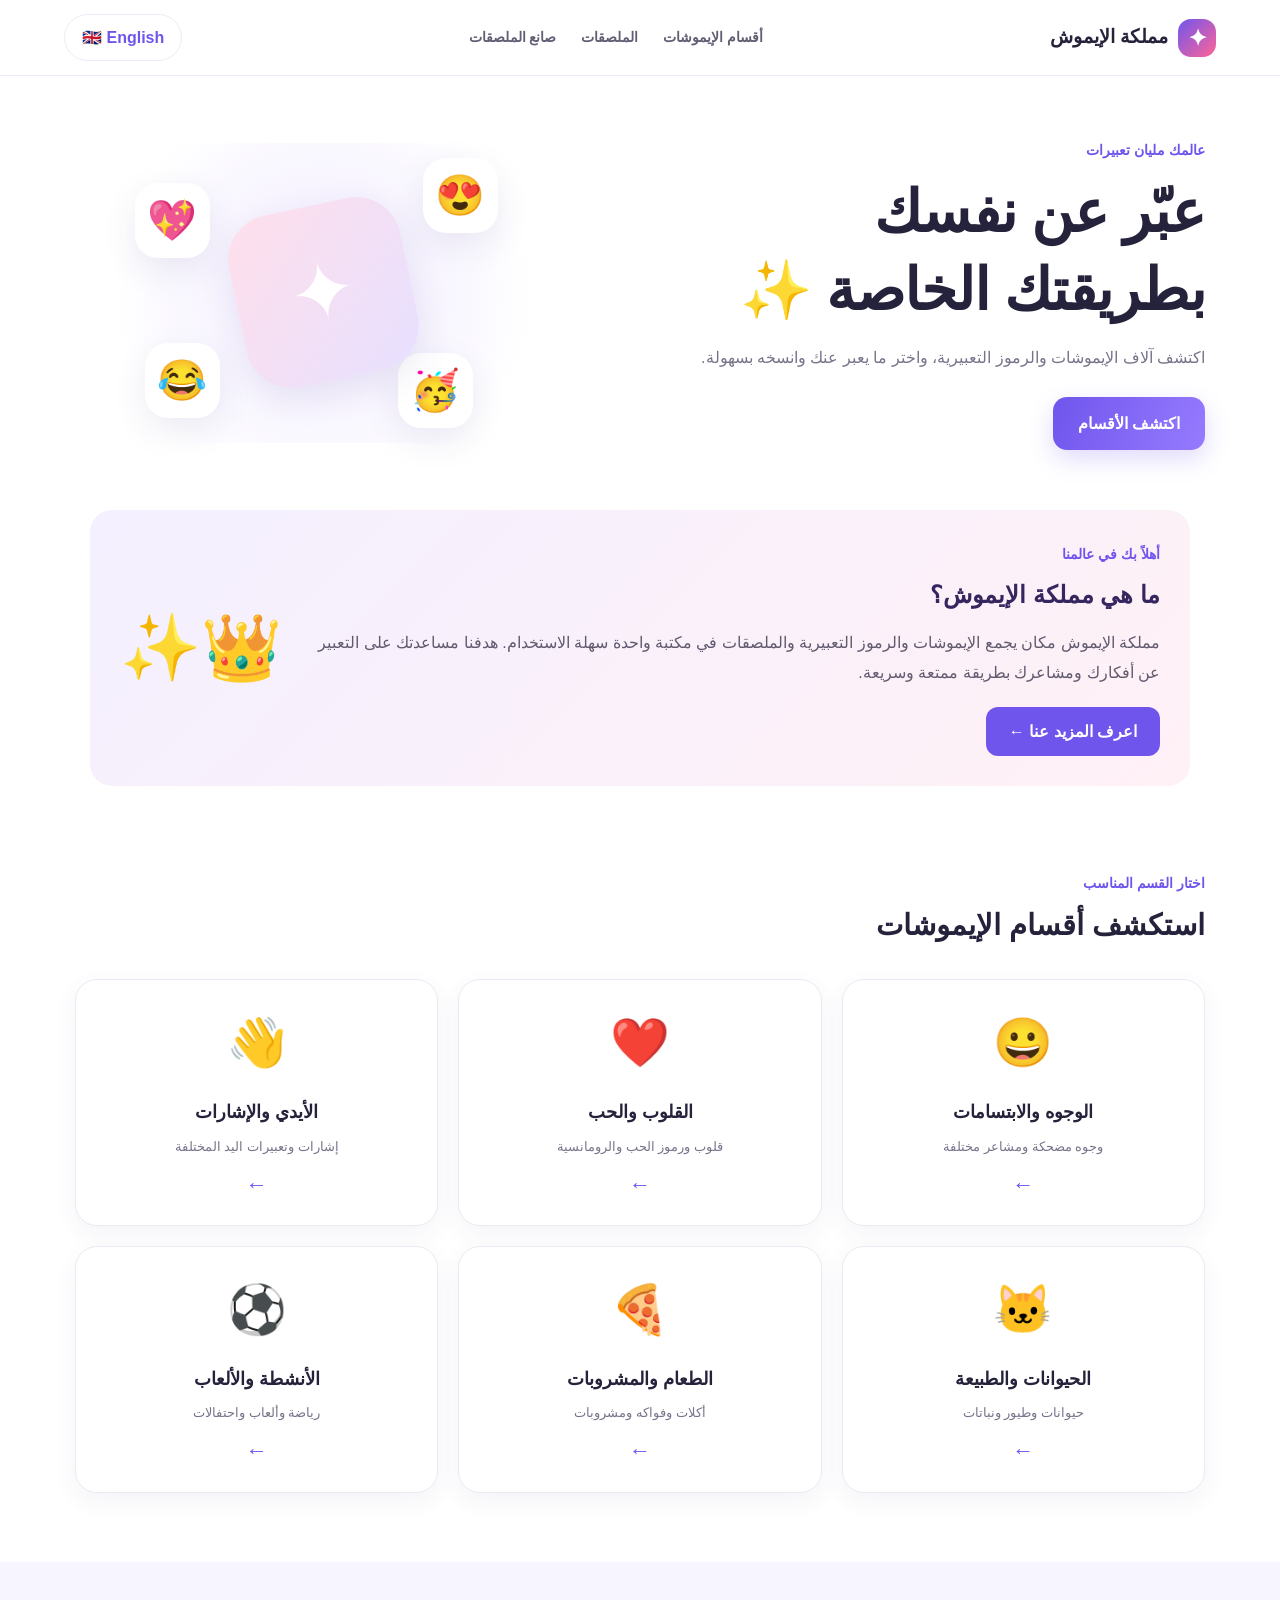
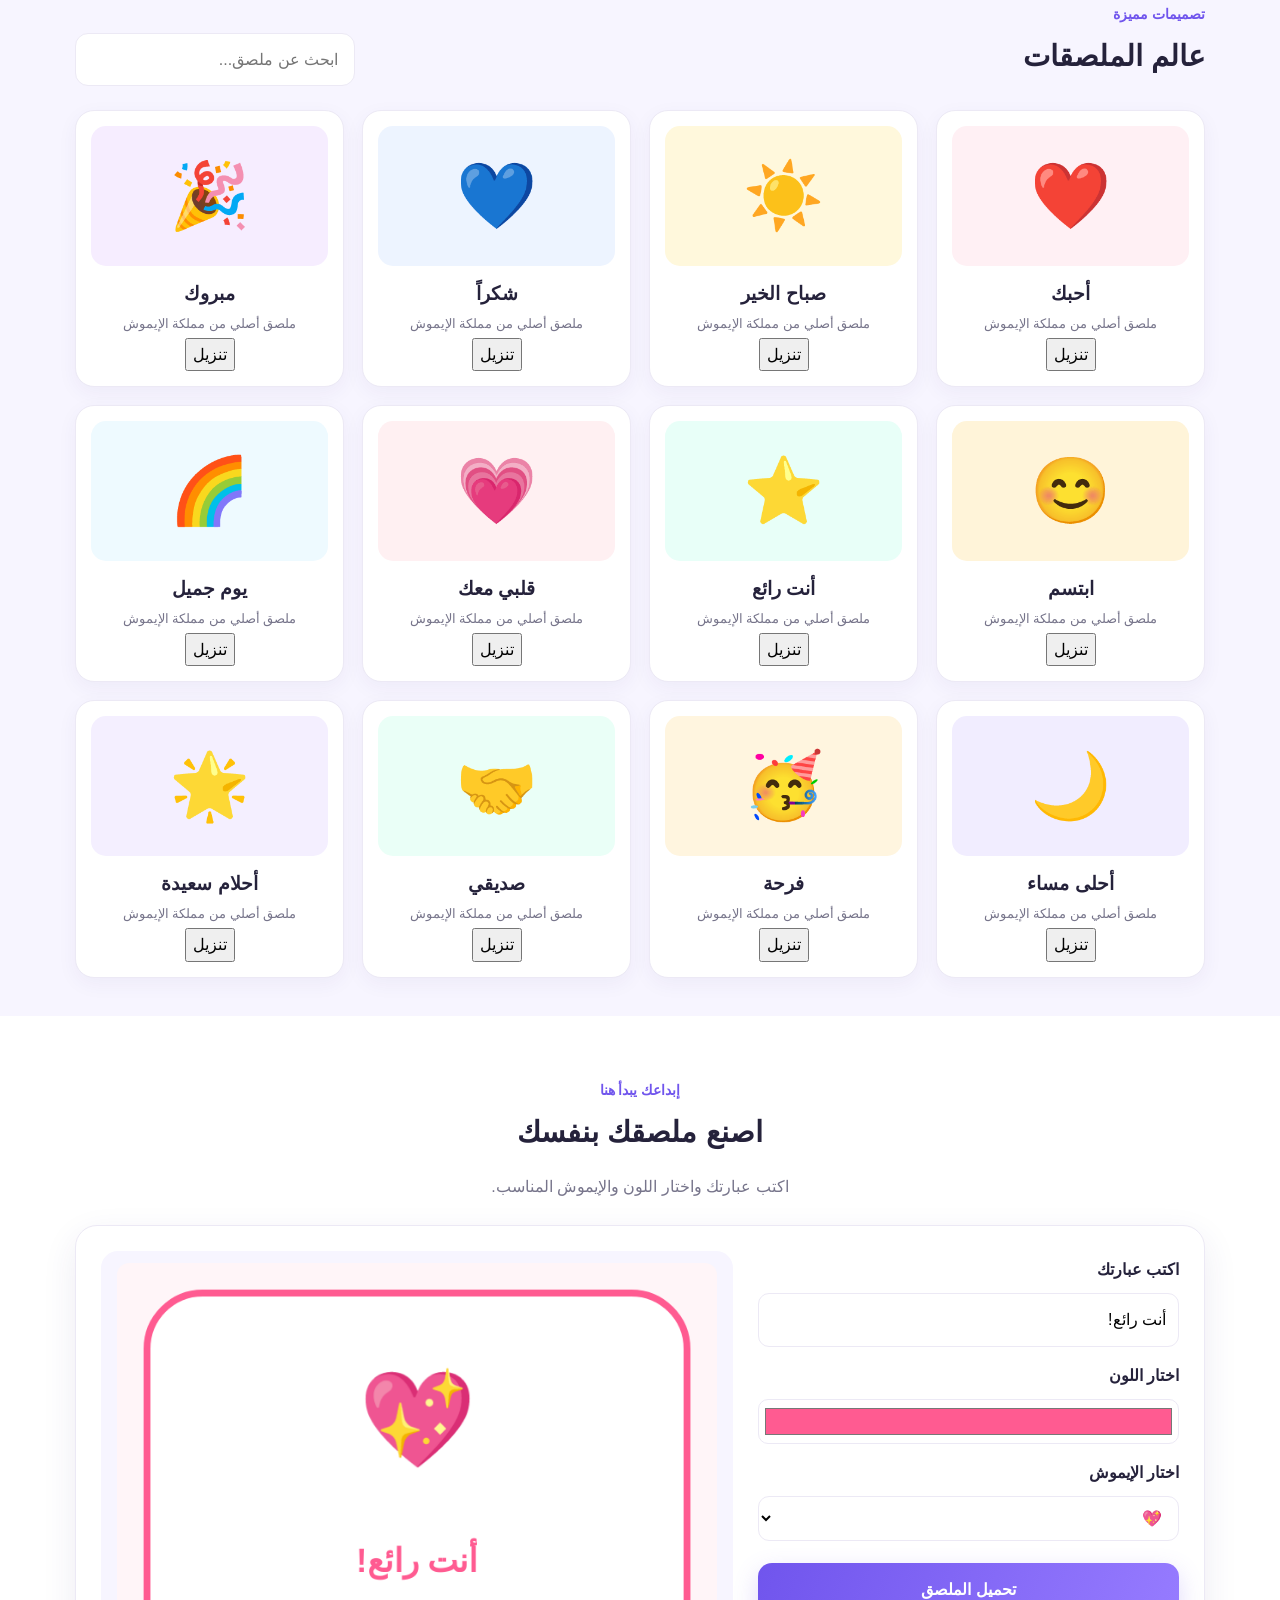
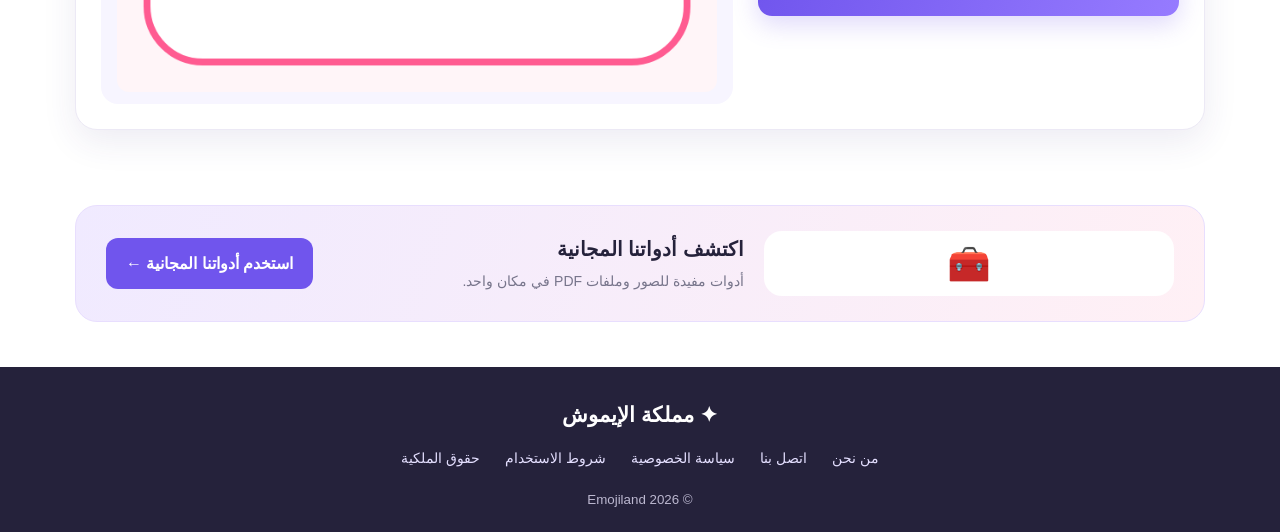
==== index.html @ 87db2301 "Add files via upload" ====
<!DOCTYPE html>
<html lang="ar" dir="rtl">
<head>
  <meta charset="UTF-8">
  <meta name="viewport" content="width=device-width, initial-scale=1.0">
  <title>مملكة الإيموش | Emojiland</title>
  <meta name="description" content="اكتشف مكتبة الإيموشات والرموز التعبيرية والملصقات المجانية في مملكة الإيموش.">
  <meta name="theme-color" content="#7055ed">
  <link rel="stylesheet" href="style.css">

  <style>
    .home-about {
      max-width: 1100px;
      margin: 15px auto 45px;
      padding: 30px;
      border-radius: 22px;
      background: linear-gradient(135deg, #f4f0ff, #fff1f6);
      display: flex;
      align-items: center;
      justify-content: space-between;
      gap: 25px;
    }

    .home-about-content {
      flex: 1;
    }

    .home-about h2 {
      margin: 8px 0 12px;
      color: #35265f;
    }

    .home-about p {
      line-height: 1.9;
      color: #625b70;
      margin: 0 0 18px;
    }

    .home-about-icon {
      font-size: 65px;
      min-width: 100px;
      text-align: center;
    }

    .home-about-link {
      display: inline-block;
      background: #7055ed;
      color: white;
      text-decoration: none;
      padding: 11px 23px;
      border-radius: 12px;
      font-weight: bold;
      transition: .2s;
    }

    .home-about-link:hover {
      background: #5940cf;
      transform: translateY(-2px);
    }

    .tools-banner {
      position: relative;
      z-index: 2;
      display: flex;
      align-items: center;
      gap: 20px;
      flex-wrap: wrap;
    }

    .tools-banner > div {
      flex: 1;
    }

    .tools-banner > a {
      position: relative;
      z-index: 5;
      pointer-events: auto;
      display: inline-block;
      text-decoration: none;
      cursor: pointer;
    }

    @media (max-width: 650px) {
      .home-about {
        margin: 15px 12px 35px;
        padding: 22px 18px;
        flex-direction: column;
        text-align: center;
      }

      .home-about-icon {
        font-size: 48px;
      }

      .tools-banner {
        margin: 15px 12px;
        text-align: center;
        justify-content: center;
      }

      .tools-banner > div {
        flex-basis: 100%;
      }
    }
  </style>

  <script async src="https://www.googletagmanager.com/gtag/js?id=G-NZ00TSPTWC"></script>
  <script>
    window.dataLayer = window.dataLayer || [];
    function gtag(){dataLayer.push(arguments);}
    gtag('js', new Date());
    gtag('config', 'G-NZ00TSPTWC');
  </script>
</head>

<body>

<header class="header">
  <a href="index.html" class="logo">
    <span class="logo-icon">✦</span>
    <span data-ar="مملكة الإيموش" data-en="Emojiland">مملكة الإيموش</span>
  </a>

  <nav class="navigation">
    <a href="#emojis" data-ar="أقسام الإيموشات" data-en="Emoji Categories">أقسام الإيموشات</a>
    <a href="#stickers" data-ar="الملصقات" data-en="Stickers">الملصقات</a>
    <a href="#maker" data-ar="صانع الملصقات" data-en="Sticker Maker">صانع الملصقات</a>
  </nav>

  <button id="languageButton" class="language-button">English</button>
</header>

<main>

  <section class="hero">
    <div class="hero-content">
      <span class="small-title" data-ar="عالمك مليان تعبيرات" data-en="A world full of expressions">عالمك مليان تعبيرات</span>

      <h1 data-ar="عبّر عن نفسك<br>بطريقتك الخاصة ✨" data-en="Express yourself<br>your own way ✨">
        عبّر عن نفسك<br>بطريقتك الخاصة ✨
      </h1>

      <p data-ar="اكتشف آلاف الإيموشات والرموز التعبيرية، واختر ما يعبر عنك وانسخه بسهولة." data-en="Discover emojis and symbols, choose the ones that express you and copy them easily.">
        اكتشف آلاف الإيموشات والرموز التعبيرية، واختر ما يعبر عنك وانسخه بسهولة.
      </p>

      <a href="#emojis" class="main-button" data-ar="اكتشف الأقسام" data-en="Explore Categories">اكتشف الأقسام</a>
    </div>

    <div class="hero-art">
      <div class="floating-emoji emoji-one">😍</div>
      <div class="floating-emoji emoji-two">🥳</div>
      <div class="floating-emoji emoji-three">💖</div>
      <div class="floating-emoji emoji-four">😂</div>
      <div class="art-center">✦</div>
    </div>
  </section>

  <!-- نبذة عن الموقع -->
  <section class="home-about">
    <div class="home-about-content">
      <span class="small-title" data-ar="أهلاً بك في عالمنا" data-en="Welcome to our world">أهلاً بك في عالمنا</span>

      <h2 data-ar="ما هي مملكة الإيموش؟" data-en="What is Emojiland?">ما هي مملكة الإيموش؟</h2>

      <p
        data-ar="مملكة الإيموش مكان يجمع الإيموشات والرموز التعبيرية والملصقات في مكتبة واحدة سهلة الاستخدام. هدفنا مساعدتك على التعبير عن أفكارك ومشاعرك بطريقة ممتعة وسريعة."
        data-en="Emojiland brings emojis, symbols and stickers together in one easy-to-use library. Our goal is to help you express your thoughts and feelings in a fun and simple way.">
        مملكة الإيموش مكان يجمع الإيموشات والرموز التعبيرية والملصقات في مكتبة واحدة سهلة الاستخدام. هدفنا مساعدتك على التعبير عن أفكارك ومشاعرك بطريقة ممتعة وسريعة.
      </p>

      <a href="about.html" class="home-about-link"
         data-ar="اعرف المزيد عنا ←"
         data-en="Learn more about us →">اعرف المزيد عنا ←</a>
    </div>

    <div class="home-about-icon">👑✨</div>
  </section>

  <section class="content-section" id="emojis">
    <div class="section-heading">
      <div>
        <span class="small-title" data-ar="اختار القسم المناسب" data-en="Choose a category">اختار القسم المناسب</span>
        <h2 data-ar="استكشف أقسام الإيموشات" data-en="Explore Emoji Categories">استكشف أقسام الإيموشات</h2>
      </div>
    </div>

    <div class="emoji-categories">

      <a class="category-card" href="emojis-smileys.html">
        <span class="category-icon">😀</span>
        <h3 data-ar="الوجوه والابتسامات" data-en="Smileys & Faces">الوجوه والابتسامات</h3>
        <p data-ar="وجوه مضحكة ومشاعر مختلفة" data-en="Funny faces and different emotions">وجوه مضحكة ومشاعر مختلفة</p>
        <span class="category-arrow">←</span>
      </a>

      <a class="category-card" href="emojis-love.html">
        <span class="category-icon">❤️</span>
        <h3 data-ar="القلوب والحب" data-en="Hearts & Love">القلوب والحب</h3>
        <p data-ar="قلوب ورموز الحب والرومانسية" data-en="Hearts and romantic symbols">قلوب ورموز الحب والرومانسية</p>
        <span class="category-arrow">←</span>
      </a>

      <a class="category-card" href="emojis-hands.html">
        <span class="category-icon">👋</span>
        <h3 data-ar="الأيدي والإشارات" data-en="Hands & Gestures">الأيدي والإشارات</h3>
        <p data-ar="إشارات وتعبيرات اليد المختلفة" data-en="Hand signs and gestures">إشارات وتعبيرات اليد المختلفة</p>
        <span class="category-arrow">←</span>
      </a>

      <a class="category-card" href="emojis-animals.html">
        <span class="category-icon">🐱</span>
        <h3 data-ar="الحيوانات والطبيعة" data-en="Animals & Nature">الحيوانات والطبيعة</h3>
        <p data-ar="حيوانات وطيور ونباتات" data-en="Animals, birds and plants">حيوانات وطيور ونباتات</p>
        <span class="category-arrow">←</span>
      </a>

      <a class="category-card" href="emojis-food.html">
        <span class="category-icon">🍕</span>
        <h3 data-ar="الطعام والمشروبات" data-en="Food & Drinks">الطعام والمشروبات</h3>
        <p data-ar="أكلات وفواكه ومشروبات" data-en="Meals, fruits and drinks">أكلات وفواكه ومشروبات</p>
        <span class="category-arrow">←</span>
      </a>

      <a class="category-card" href="emojis-activities.html">
        <span class="category-icon">⚽</span>
        <h3 data-ar="الأنشطة والألعاب" data-en="Activities & Games">الأنشطة والألعاب</h3>
        <p data-ar="رياضة وألعاب واحتفالات" data-en="Sports, games and celebrations">رياضة وألعاب واحتفالات</p>
        <span class="category-arrow">←</span>
      </a>

    </div>

    <div id="emojiGrid" hidden></div>
    <p id="copyMessage" class="message" aria-live="polite"></p>
  </section>

  <section class="content-section stickers-section" id="stickers">
    <div class="section-heading">
      <div>
        <span class="small-title" data-ar="تصميمات مميزة" data-en="Special designs">تصميمات مميزة</span>
        <h2 data-ar="عالم الملصقات" data-en="Sticker World">عالم الملصقات</h2>
      </div>

      <input id="stickerSearch" type="search" placeholder="ابحث عن ملصق..." aria-label="Search stickers">
    </div>

    <div id="stickerGrid" class="sticker-grid">

      <article class="sticker-card">
        <div class="sticker-art pink">💖</div>
        <h3 data-ar="حب كبير" data-en="Big Love">حب كبير</h3>
        <p data-ar="ملصق للتعبير عن الحب" data-en="A sticker to share love">ملصق للتعبير عن الحب</p>
      </article>

      <article class="sticker-card">
        <div class="sticker-art purple">✨</div>
        <h3 data-ar="طاقة إيجابية" data-en="Good Vibes">طاقة إيجابية</h3>
        <p data-ar="انشر الطاقة الحلوة" data-en="Spread positive vibes">انشر الطاقة الحلوة</p>
      </article>

      <article class="sticker-card">
        <div class="sticker-art yellow">🥳</div>
        <h3 data-ar="يوم سعيد" data-en="Happy Day">يوم سعيد</h3>
        <p data-ar="احتفل بكل لحظة" data-en="Celebrate every moment">احتفل بكل لحظة</p>
      </article>

      <article class="sticker-card">
        <div class="sticker-art blue">😎</div>
        <h3 data-ar="أنت رائع" data-en="You're Awesome">أنت رائع</h3>
        <p data-ar="خليك واثق بنفسك" data-en="Stay confident">خليك واثق بنفسك</p>
      </article>

    </div>
  </section>

  <section class="content-section maker-section" id="maker">
    <div class="maker-heading">
      <span class="small-title" data-ar="إبداعك يبدأ هنا" data-en="Your creativity starts here">إبداعك يبدأ هنا</span>
      <h2 data-ar="اصنع ملصقك بنفسك" data-en="Create Your Own Sticker">اصنع ملصقك بنفسك</h2>
      <p data-ar="اكتب عبارتك واختار اللون والإيموش المناسب." data-en="Write your phrase and choose a color and emoji.">اكتب عبارتك واختار اللون والإيموش المناسب.</p>
    </div>

    <div class="maker-box">
      <div class="maker-controls">

        <label for="stickerText" data-ar="اكتب عبارتك" data-en="Write your phrase">اكتب عبارتك</label>
        <input id="stickerText" type="text" maxlength="30" value="أنت رائع!">

        <label for="stickerColor" data-ar="اختار اللون" data-en="Choose a color">اختار اللون</label>
        <input id="stickerColor" type="color" value="#ff5b91">

        <label for="stickerEmoji" data-ar="اختار الإيموش" data-en="Choose an emoji">اختار الإيموش</label>
        <select id="stickerEmoji">
          <option>💖</option>
          <option>😍</option>
          <option>✨</option>
          <option>😂</option>
          <option>🥳</option>
          <option>🌸</option>
          <option>🔥</option>
        </select>

        <button id="downloadSticker" class="main-button">
          <span data-ar="تحميل الملصق" data-en="Download Sticker">تحميل الملصق</span>
        </button>

      </div>

      <div class="sticker-preview">
        <canvas id="stickerCanvas" width="700" height="500"></canvas>
      </div>
    </div>
  </section>

  <!-- الربط مع سوق الأدوات -->
  <section class="tools-banner">
    <div class="tools-icon">🧰</div>

    <div>
      <h3 data-ar="اكتشف أدواتنا المجانية" data-en="Discover our free tools">اكتشف أدواتنا المجانية</h3>
      <p data-ar="أدوات مفيدة للصور وملفات PDF في مكان واحد." data-en="Useful image and PDF tools in one place.">
        أدوات مفيدة للصور وملفات PDF في مكان واحد.
      </p>
    </div>

    <a href="https://medosd6666-png.github.io/tools-market/"
       target="_blank"
       rel="noopener noreferrer"
       data-ar="استخدم أدواتنا المجانية ←"
       data-en="Explore our free tools →">
      استخدم أدواتنا المجانية ←
    </a>
  </section>

</main>

<footer>
  <div class="footer-logo">✦ مملكة الإيموش</div>

  <div class="footer-links">
    <a href="about.html" data-ar="من نحن" data-en="About Us">من نحن</a>
    <a href="contact.html" data-ar="اتصل بنا" data-en="Contact">اتصل بنا</a>
    <a href="privacy.html" data-ar="سياسة الخصوصية" data-en="Privacy Policy">سياسة الخصوصية</a>
    <a href="terms.html" data-ar="شروط الاستخدام" data-en="Terms">شروط الاستخدام</a>
    <a href="copyright.html" data-ar="حقوق الملكية" data-en="Copyright">حقوق الملكية</a>
  </div>

  <small>© 2026 Emojiland</small>
</footer>

<script src="app.js"></script>
</body>
</html>
---- style.css ----
/* =========================================
   EMOJILAND - COMPLETE SITE DESIGN
   ========================================= */

:root {
  --primary: #7055ed;
  --primary-dark: #563bd0;
  --pink: #ff6597;
  --dark: #25223b;
  --muted: #77758b;
  --background: #ffffff;
  --soft: #f7f5ff;
  --border: #ece9f5;
  --radius: 20px;
  --shadow: 0 12px 35px rgba(60,43,120,.09);
}

* {
  box-sizing: border-box;
}

html {
  scroll-behavior: smooth;
  scroll-padding-top: 90px;
}

body {
  margin: 0;
  font-family: Arial, Tahoma, sans-serif;
  background: var(--background);
  color: var(--dark);
  line-height: 1.7;
}

button, input, select, textarea {
  font: inherit;
}

button, a {
  -webkit-tap-highlight-color: transparent;
}

a {
  text-decoration: none;
  color: inherit;
}

button {
  cursor: pointer;
}

/* HEADER */

.header {
  width: 100%;
  min-height: 76px;
  padding: 12px 5%;
  display: flex;
  align-items: center;
  justify-content: space-between;
  gap: 20px;
  background: rgba(255,255,255,.97);
  border-bottom: 1px solid var(--border);
  position: sticky;
  top: 0;
  z-index: 1000;
  backdrop-filter: blur(12px);
}

.header-content {
  width: 100%;
  display: flex;
  align-items: center;
  justify-content: space-between;
  gap: 20px;
}

.logo {
  display: flex;
  align-items: center;
  gap: 10px;
  font-size: 19px;
  font-weight: 900;
  white-space: nowrap;
}

.logo-icon {
  width: 38px;
  height: 38px;
  display: grid;
  place-items: center;
  border-radius: 13px;
  color: white;
  font-size: 23px;
  background: linear-gradient(135deg,#7055ed,#ff6597);
}

.navigation, .nav {
  display: flex;
  align-items: center;
  gap: 25px;
}

.navigation a, .nav a {
  color: #625f75;
  font-size: 14px;
  font-weight: 700;
  transition: .2s;
}

.navigation a:hover, .nav a:hover {
  color: var(--primary);
}

.language-button {
  border: 1px solid var(--border);
  border-radius: 30px;
  background: white;
  color: var(--primary);
  font-weight: 800;
  padding: 9px 17px;
  cursor: pointer;
  transition: .2s;
  flex-shrink: 0;
}

.language-button:hover {
  background: var(--soft);
  border-color: var(--primary);
}

/* HERO */

.hero {
  max-width: 1200px;
  margin: 15px auto 0;
  min-height: 390px;
  padding: 45px 35px;
  display: grid;
  grid-template-columns: 1.1fr .9fr;
  align-items: center;
  gap: 25px;
  overflow: hidden;
}

.hero-content {
  position: relative;
  z-index: 2;
}

.small-title {
  display: inline-block;
  color: var(--primary);
  font-size: 14px;
  font-weight: 900;
}

.hero h1 {
  font-size: clamp(36px,5vw,58px);
  line-height: 1.35;
  margin: 10px 0;
  letter-spacing: -1px;
}

.hero p {
  max-width: 540px;
  color: var(--muted);
  font-size: 16px;
  line-height: 2;
  margin: 12px 0 23px;
}

.main-button {
  display: inline-flex;
  justify-content: center;
  align-items: center;
  gap: 8px;
  background: linear-gradient(110deg,var(--primary),#967bff);
  color: white;
  border: 0;
  border-radius: 14px;
  padding: 13px 25px;
  font-weight: 900;
  cursor: pointer;
  box-shadow: 0 9px 24px rgba(112,85,237,.22);
  transition: transform .2s,box-shadow .2s;
}

.main-button:hover {
  transform: translateY(-3px);
  box-shadow: 0 13px 28px rgba(112,85,237,.3);
}

/* HERO ART */

.hero-art {
  height: 300px;
  position: relative;
  display: grid;
  place-items: center;
  background: radial-gradient(circle,#f0eaff 0%,#faf8ff 50%,transparent 72%);
}

.art-center {
  width: 175px;
  height: 175px;
  display: grid;
  place-items: center;
  border-radius: 45px;
  transform: rotate(-12deg);
  background: linear-gradient(135deg,#ffdfeb,#e7e0ff);
  color: white;
  font-size: 80px;
  box-shadow: var(--shadow);
}

.floating-emoji {
  position: absolute;
  display: grid;
  place-items: center;
  width: 75px;
  height: 75px;
  border-radius: 23px;
  background: white;
  font-size: 40px;
  box-shadow: var(--shadow);
  animation: float 4s ease-in-out infinite;
}

.emoji-one { top: 15px; right: 15%; }
.emoji-two { bottom: 15px; right: 20%; animation-delay: .7s; }
.emoji-three { top: 40px; left: 12%; animation-delay: 1.2s; }
.emoji-four { bottom: 25px; left: 14%; animation-delay: 1.7s; }

@keyframes float {
  0%,100% { transform: translateY(0) rotate(-5deg); }
  50% { transform: translateY(-12px) rotate(5deg); }
}

/* GENERAL SECTIONS */

.content-section {
  max-width: 1200px;
  margin: 0 auto;
  padding: 38px 35px;
}

.section-heading {
  display: flex;
  justify-content: space-between;
  align-items: end;
  gap: 20px;
  margin-bottom: 24px;
}

.section-heading h2,
.maker-heading h2 {
  font-size: 29px;
  margin: 5px 0;
}

.section-heading input {
  width: 280px;
  max-width: 100%;
  padding: 12px 16px;
  border: 1px solid var(--border);
  border-radius: 13px;
  background: white;
  outline: none;
}

.section-heading input:focus {
  border-color: var(--primary);
  box-shadow: 0 0 0 3px rgba(112,85,237,.09);
}

/* CATEGORY CARDS */

.emoji-categories {
  display: grid;
  grid-template-columns: repeat(3,minmax(0,1fr));
  gap: 20px;
  width: 100%;
}

.category-card {
  position: relative;
  display: flex;
  flex-direction: column;
  align-items: center;
  justify-content: center;
  min-height: 195px;
  padding: 22px 18px;
  text-align: center;
  background: white;
  border: 1px solid var(--border);
  border-radius: 22px;
  box-shadow: 0 8px 25px rgba(60,43,120,.06);
  transition: .25s ease;
  overflow: hidden;
  cursor: pointer;
}

.category-card:hover {
  transform: translateY(-6px);
  border-color: #cfc4ff;
  box-shadow: var(--shadow);
}

.category-icon {
  font-size: 48px;
  margin-bottom: 8px;
}

.category-card h3 {
  font-size: 18px;
  margin: 5px 0;
}

.category-card p {
  color: var(--muted);
  font-size: 13px;
  margin: 3px 0;
}

.category-arrow {
  color: var(--primary);
  font-size: 22px;
  margin-top: 5px;
}

/* STICKERS */

.stickers-section {
  background: var(--soft);
  max-width: 100%;
  padding-left: max(35px,calc((100% - 1130px)/2));
  padding-right: max(35px,calc((100% - 1130px)/2));
  margin-top: 15px;
  margin-bottom: 15px;
}

.sticker-grid {
  display: grid;
  grid-template-columns: repeat(4,minmax(0,1fr));
  gap: 18px;
}

.sticker-card {
  background: white;
  border: 1px solid var(--border);
  border-radius: 19px;
  padding: 15px;
  text-align: center;
  box-shadow: 0 6px 20px rgba(60,43,120,.05);
  transition: .2s;
}

.sticker-card:hover {
  transform: translateY(-5px);
  box-shadow: var(--shadow);
}

.sticker-art {
  min-height: 140px;
  display: grid;
  place-items: center;
  border-radius: 15px;
  font-size: 65px;
}

.sticker-art.pink { background: #fff0f5; }
.sticker-art.purple { background: #f0eaff; }
.sticker-art.yellow { background: #fff8df; }
.sticker-art.blue { background: #eaf5ff; }

.sticker-card h3 {
  margin: 12px 0 3px;
}

.sticker-card p {
  color: var(--muted);
  font-size: 13px;
  margin: 3px 0;
}

/* STICKER MAKER */

.maker-section {
  padding-top: 45px;
  padding-bottom: 50px;
}

.maker-heading {
  text-align: center;
  margin-bottom: 25px;
}

.maker-heading p {
  color: var(--muted);
}

.maker-box {
  display: grid;
  grid-template-columns: .8fr 1.2fr;
  gap: 25px;
  padding: 25px;
  background: white;
  border: 1px solid var(--border);
  border-radius: 22px;
  box-shadow: var(--shadow);
}

.maker-controls {
  display: flex;
  flex-direction: column;
  gap: 10px;
}

.maker-controls label {
  font-weight: 800;
  margin-top: 5px;
}

.maker-controls input[type="text"],
.maker-controls select {
  width: 100%;
  padding: 12px;
  border: 1px solid var(--border);
  border-radius: 11px;
  background: white;
}

.maker-controls input[type="color"] {
  width: 100%;
  height: 45px;
  border: 1px solid var(--border);
  border-radius: 10px;
  background: white;
  padding: 4px;
}

.maker-controls .main-button {
  margin-top: 12px;
}

.sticker-preview {
  min-width: 0;
  display: grid;
  place-items: center;
  padding: 12px;
  background: var(--soft);
  border-radius: 17px;
}

.sticker-preview canvas {
  display: block;
  width: 100%;
  max-width: 600px;
  height: auto;
  border-radius: 12px;
}

/* TOOLS MARKET BANNER */

.tools-banner {
  position: relative;
  z-index: 2;
  max-width: 1130px;
  width: calc(100% - 40px);
  margin: 25px auto 45px;
  padding: 25px 30px;
  display: flex;
  align-items: center;
  gap: 20px;
  background: linear-gradient(110deg,#f0eaff,#fff0f5);
  border: 1px solid #e8defe;
  border-radius: 22px;
}

.tools-icon {
  width: 65px;
  height: 65px;
  flex-shrink: 0;
  display: grid;
  place-items: center;
  background: white;
  border-radius: 18px;
  font-size: 35px;
}

.tools-banner div:nth-child(2) {
  flex: 1;
}

.tools-banner h3 {
  margin: 0 0 4px;
  font-size: 20px;
}

.tools-banner p {
  margin: 0;
  color: var(--muted);
  font-size: 14px;
}

.tools-banner > a {
  position: relative;
  z-index: 5;
  display: inline-flex;
  align-items: center;
  justify-content: center;
  flex-shrink: 0;
  padding: 12px 20px;
  border-radius: 12px;
  background: var(--primary);
  color: white !important;
  font-weight: 800;
  cursor: pointer;
  pointer-events: auto;
  transition: .2s;
}

.tools-banner > a:hover {
  background: var(--primary-dark);
  transform: translateY(-2px);
}

/* FOOTER */

footer {
  background: #25223b;
  color: white;
  padding: 30px 20px 20px;
  text-align: center;
}

.footer-logo {
  font-size: 21px;
  font-weight: 900;
  margin-bottom: 15px;
}

.footer-links {
  display: flex;
  justify-content: center;
  align-items: center;
  flex-wrap: wrap;
  gap: 12px 25px;
  margin: 15px auto;
}

.footer-links a {
  color: #e4dfff;
  font-size: 14px;
  transition: .2s;
}

.footer-links a:hover {
  color: #ffb6d0;
}

footer small {
  display: block;
  color: #bcb8d0;
  margin-top: 18px;
}

/* ABOUT PAGE */

.about-header {
  display: flex;
  align-items: center;
  justify-content: space-between;
  gap: 15px;
  flex-wrap: wrap;
  padding: 16px 5%;
  background: white;
  border-bottom: 1px solid var(--border);
  box-shadow: 0 3px 15px rgba(0,0,0,.04);
}

.about-brand {
  color: var(--primary);
  font-size: 21px;
  font-weight: bold;
}

.about-actions {
  display: flex;
  align-items: center;
  gap: 12px;
  flex-wrap: wrap;
}

.about-actions a {
  color: var(--primary);
  font-weight: bold;
}

.about-actions button {
  border: 1px solid var(--border);
  background: white;
  padding: 8px 13px;
  border-radius: 9px;
}

.about-actions button.active {
  background: var(--primary);
  color: white;
}

.about-page {
  width: min(900px,92%);
  margin: 35px auto;
  padding: 35px;
  background: white;
  border: 1px solid var(--border);
  border-radius: 22px;
  box-shadow: var(--shadow);
  line-height: 2;
}

.about-page h1 {
  color: var(--primary);
  font-size: clamp(26px,5vw,38px);
  margin: 0 0 20px;
}

.about-page h2 {
  color: var(--dark);
  font-size: 22px;
  margin-top: 25px;
}

.about-page p {
  color: #626174;
  font-size: 16px;
}

.about-icon {
  font-size: 55px;
  margin-bottom: 10px;
}

.about-home {
  display: inline-block;
  margin: 12px 5px 0;
  padding: 11px 24px;
  border-radius: 12px;
  background: var(--primary);
  color: white !important;
  font-weight: bold;
}

.about-footer {
  text-align: center;
  padding: 25px 15px;
  color: #777;
  font-size: 14px;
  background: var(--soft);
}

.about-footer a {
  color: var(--primary);
  margin: 0 7px;
}

/* GENERAL TOOL PAGES */

.tool-container,
.tool-page,
.page-container {
  width: min(1100px,92%);
  margin: 35px auto;
}

.tool-box,
.tool-card,
.tool-panel {
  background: white;
  border: 1px solid var(--border);
  border-radius: 20px;
  padding: 25px;
  box-shadow: 0 8px 25px rgba(60,43,120,.06);
}

.tool-container h1,
.tool-page h1,
.page-container h1 {
  color: var(--primary);
}

input, select, textarea {
  max-width: 100%;
}

button:disabled {
  opacity: .6;
  cursor: not-allowed;
}

.message {
  text-align: center;
  color: var(--primary);
  font-weight: bold;
}

/* RESPONSIVE */

@media (max-width:900px) {
  .header {
    padding: 12px 3%;
    gap: 12px;
  }

  .navigation, .nav {
    gap: 13px;
  }

  .navigation a, .nav a {
    font-size: 13px;
  }

  .hero {
    min-height: 350px;
    padding: 35px 25px;
  }

  .emoji-categories {
    grid-template-columns: repeat(2,minmax(0,1fr));
  }

  .sticker-grid {
    grid-template-columns: repeat(2,minmax(0,1fr));
  }
}

@media (max-width:650px) {
  .header {
    min-height: auto;
    padding: 10px 13px;
    flex-wrap: wrap;
    justify-content: space-between;
    gap: 10px;
  }

  .logo {
    font-size: 16px;
  }

  .logo-icon {
    width: 34px;
    height: 34px;
  }

  .navigation, .nav {
    order: 3;
    width: 100%;
    justify-content: center;
    flex-wrap: wrap;
    gap: 8px 18px;
    padding: 5px 0;
  }

  .navigation a, .nav a {
    font-size: 12px;
  }

  .language-button {
    padding: 7px 12px;
    font-size: 13px;
  }

  .hero {
    display: flex;
    flex-direction: column;
    text-align: center;
    padding: 35px 20px 15px;
    gap: 10px;
  }

  .hero h1 {
    font-size: 35px;
  }

  .hero p {
    font-size: 14px;
    margin: 10px auto 20px;
  }

  .hero-art {
    width: 100%;
    height: 230px;
  }

  .art-center {
    width: 130px;
    height: 130px;
    font-size: 60px;
  }

  .floating-emoji {
    width: 58px;
    height: 58px;
    font-size: 30px;
    border-radius: 17px;
  }

  .content-section {
    padding: 28px 17px;
  }

  .section-heading {
    align-items: stretch;
    flex-direction: column;
    gap: 12px;
  }

  .section-heading h2,
  .maker-heading h2 {
    font-size: 24px;
  }

  .section-heading input {
    width: 100%;
  }

  .emoji-categories {
    grid-template-columns: repeat(2,minmax(0,1fr));
    gap: 12px;
  }

  .category-card {
    min-height: 165px;
    padding: 15px 9px;
  }

  .category-icon {
    font-size: 38px;
  }

  .category-card h3 {
    font-size: 14px;
  }

  .category-card p {
    font-size: 11px;
  }

  .stickers-section {
    padding: 28px 17px;
  }

  .sticker-grid {
    gap: 12px;
  }

  .sticker-card {
    padding: 10px;
  }

  .sticker-art {
    min-height: 105px;
    font-size: 48px;
  }

  .maker-box {
    grid-template-columns: 1fr;
    padding: 16px;
  }

  .tools-banner {
    flex-direction: column;
    text-align: center;
    padding: 22px 16px;
    gap: 12px;
  }

  .tools-banner > a {
    width: 100%;
  }

  .footer-links {
    gap: 10px 16px;
  }

  .about-page {
    padding: 23px 18px;
    margin: 22px auto;
  }

  .about-page p {
    font-size: 15px;
  }
}

@media (max-width:380px) {
  .emoji-categories {
    grid-template-columns: 1fr;
  }

  .sticker-grid {
    grid-template-columns: 1fr 1fr;
  }

  .hero h1 {
    font-size: 30px;
  }
}
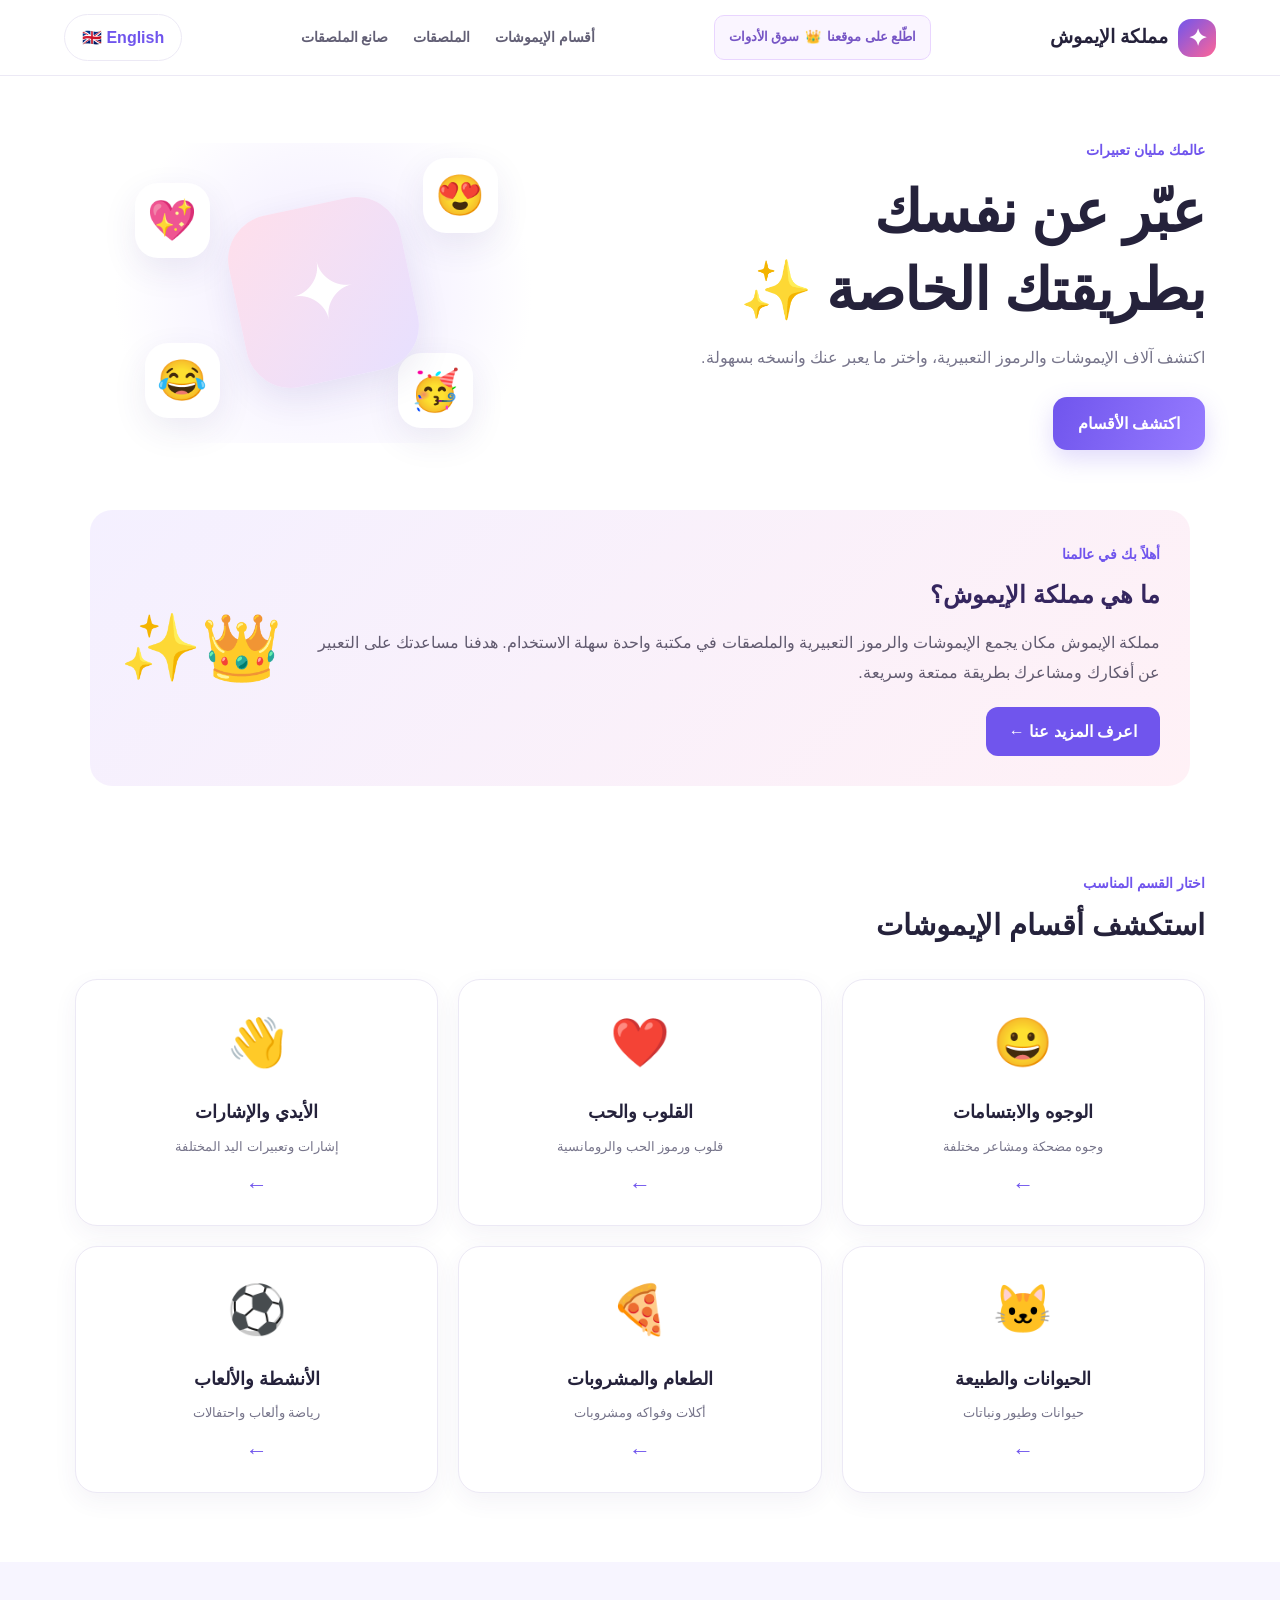
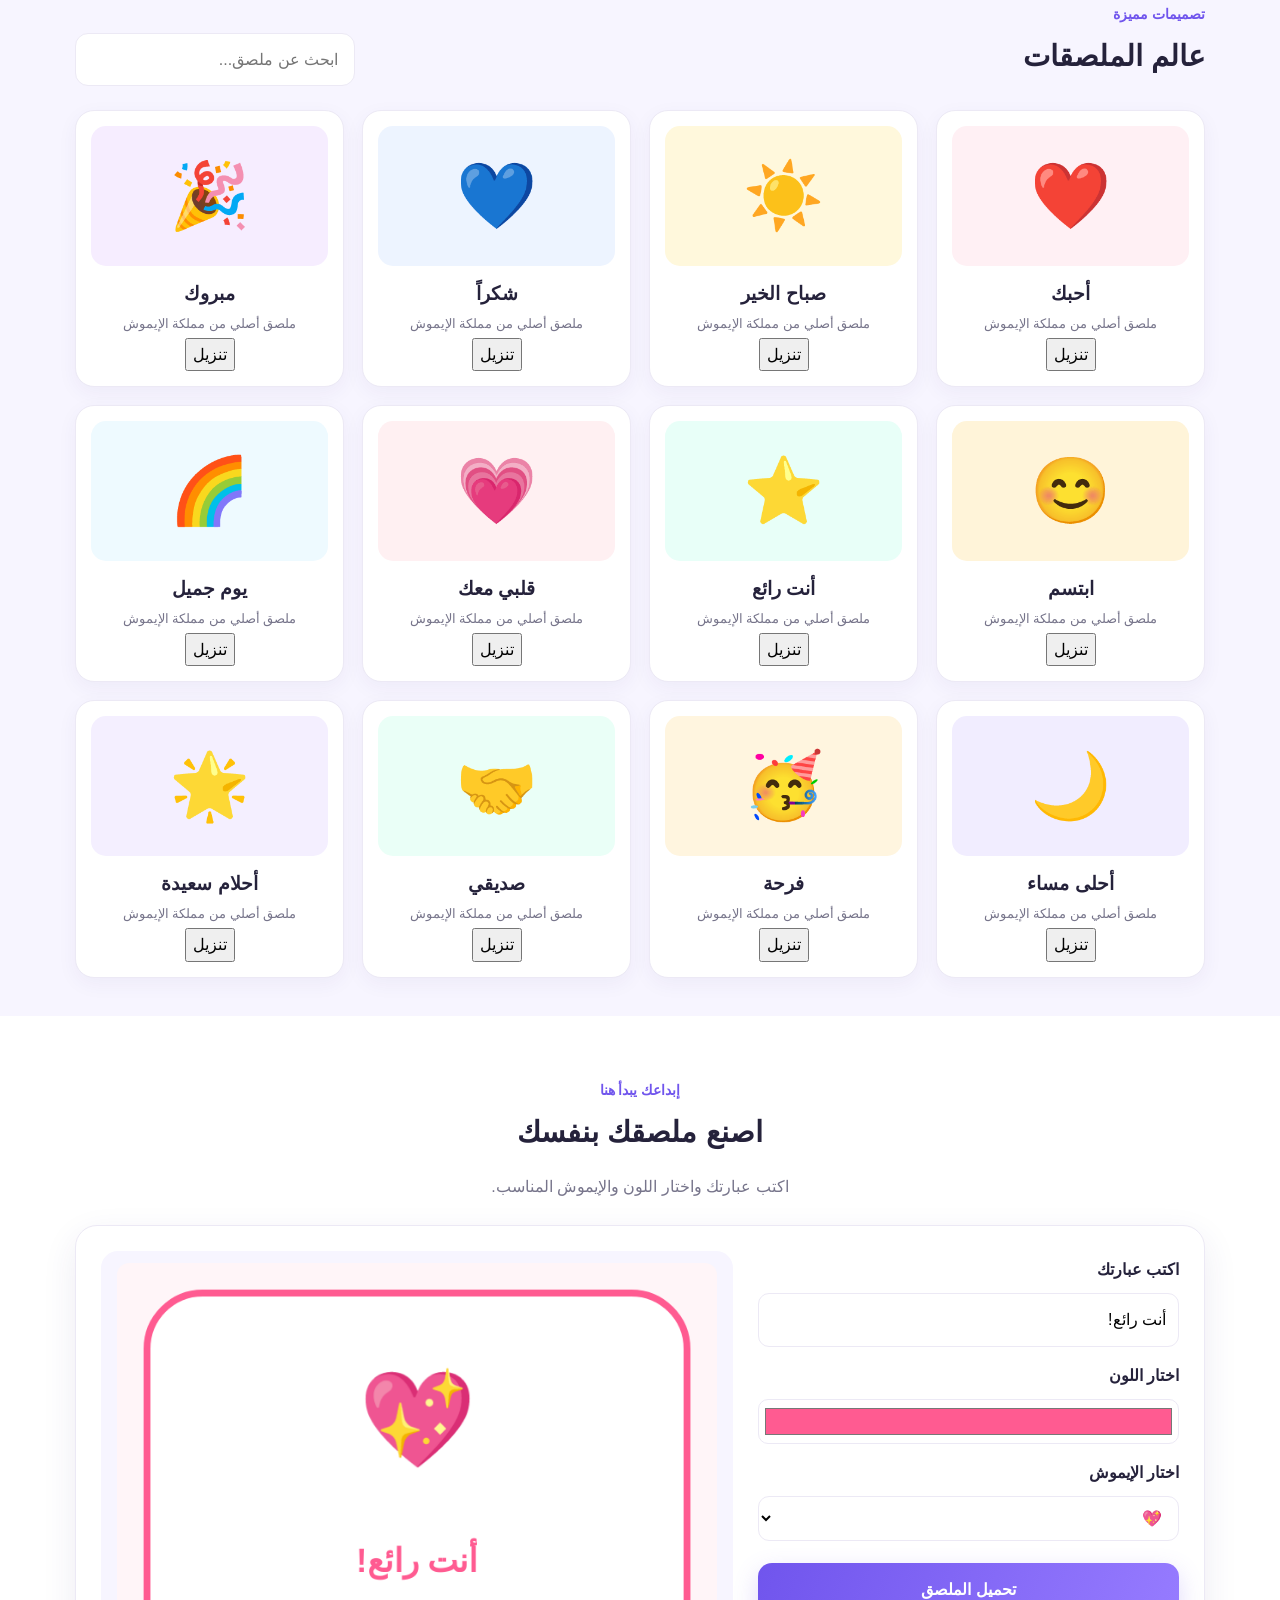
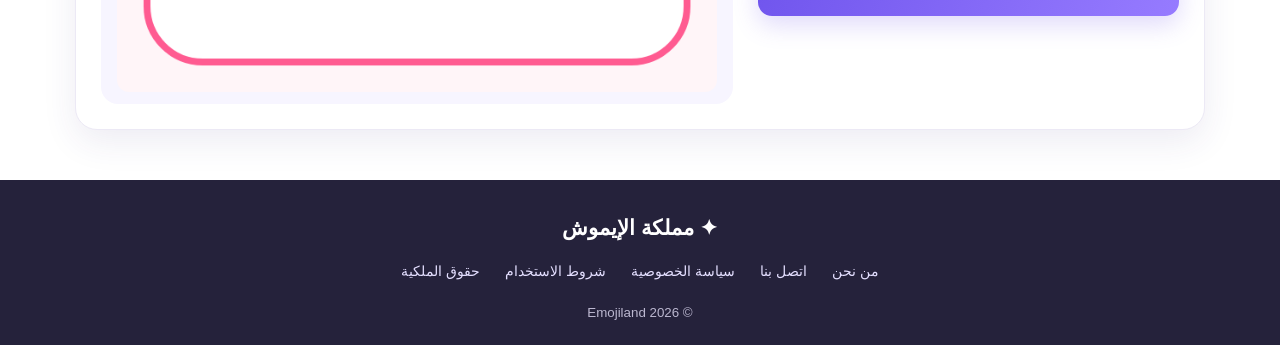
==== commit 0c242766: "Update index.htmlنقل رابط سوق الأدوات إلى هيدر مملكة الإيموش" ====
--- a/index.html
+++ b/index.html
@@ -1,12 +1,22 @@
-
 <!DOCTYPE html>
 <html lang="ar" dir="rtl">
 <head>
   <meta charset="UTF-8">
   <meta name="viewport" content="width=device-width, initial-scale=1.0">
-  <title>مملكة الإيموش | Emojiland</title>
-  <meta name="description" content="اكتشف مكتبة الإيموشات والرموز التعبيرية والملصقات المجانية في مملكة الإيموش.">
+
+  <title>مملكة الإيموش | إيموشات ورموز تعبيرية وملصقات مجانية - Emojiland</title>
+
+  <meta name="description" content="اكتشف مكتبة مملكة الإيموش المجانية: إيموشات، رموز تعبيرية، وجوه وابتسامات، قلوب وحب، إشارات اليد، ملصقات ورموز للنسخ والمشاركة بسهولة.">
+
+  <meta name="robots" content="index, follow">
   <meta name="theme-color" content="#7055ed">
+
+  <meta property="og:title" content="مملكة الإيموش | Emojiland">
+  <meta property="og:description" content="اكتشف الإيموشات والرموز التعبيرية والملصقات المجانية وانسخ المفضلة لديك بسهولة.">
+  <meta property="og:type" content="website">
+  <meta property="og:url" content="https://emojiland.pages.dev/">
+  <meta property="og:site_name" content="مملكة الإيموش">
+
   <link rel="stylesheet" href="style.css">
 
   <style>
@@ -59,26 +69,29 @@
       transform: translateY(-2px);
     }
 
-    .tools-banner {
-      position: relative;
-      z-index: 2;
-      display: flex;
+    /* رابط سوق الأدوات في الهيدر */
+    .tools-market-link {
+      display: inline-flex;
       align-items: center;
-      gap: 20px;
-      flex-wrap: wrap;
-    }
-
-    .tools-banner > div {
-      flex: 1;
-    }
-
-    .tools-banner > a {
-      position: relative;
-      z-index: 5;
-      pointer-events: auto;
-      display: inline-block;
+      justify-content: center;
+      gap: 6px;
+      padding: 10px 14px;
+      border: 1px solid #e9d5ff;
+      border-radius: 10px;
+      background: #faf5ff;
+      color: #7655c5;
       text-decoration: none;
-      cursor: pointer;
+      font-size: 13px;
+      font-weight: 700;
+      white-space: nowrap;
+      flex-shrink: 1;
+      transition: all 0.2s ease;
+    }
+
+    .tools-market-link:hover {
+      background: #f3e8ff;
+      border-color: #c084fc;
+      transform: translateY(-1px);
     }
 
     @media (max-width: 650px) {
@@ -93,18 +106,17 @@
         font-size: 48px;
       }
 
-      .tools-banner {
-        margin: 15px 12px;
+      .tools-market-link {
+        max-width: 100%;
+        white-space: normal;
         text-align: center;
-        justify-content: center;
+        font-size: 12px;
+        padding: 8px 10px;
       }
-
-      .tools-banner > div {
-        flex-basis: 100%;
-      }
     }
   </style>
 
+  <!-- Google Analytics: تم الحفاظ على كود الإحصائيات الأصلي -->
   <script async src="https://www.googletagmanager.com/gtag/js?id=G-NZ00TSPTWC"></script>
   <script>
     window.dataLayer = window.dataLayer || [];
@@ -120,6 +132,17 @@
   <a href="index.html" class="logo">
     <span class="logo-icon">✦</span>
     <span data-ar="مملكة الإيموش" data-en="Emojiland">مملكة الإيموش</span>
+  </a>
+
+  <!-- رابط سوق الأدوات في الهيدر -->
+  <a class="tools-market-link"
+     href="https://medosd6666-png.github.io/tools-market/"
+     target="_blank"
+     rel="noopener noreferrer"
+     aria-label="سوق الأدوات">
+    <span data-ar="اطّلع على موقعنا" data-en="Visit our website">اطّلع على موقعنا</span>
+    👑
+    <span data-ar="سوق الأدوات" data-en="Tools Market">سوق الأدوات</span>
   </a>
 
   <nav class="navigation">
@@ -314,26 +337,6 @@
     </div>
   </section>
 
-  <!-- الربط مع سوق الأدوات -->
-  <section class="tools-banner">
-    <div class="tools-icon">🧰</div>
-
-    <div>
-      <h3 data-ar="اكتشف أدواتنا المجانية" data-en="Discover our free tools">اكتشف أدواتنا المجانية</h3>
-      <p data-ar="أدوات مفيدة للصور وملفات PDF في مكان واحد." data-en="Useful image and PDF tools in one place.">
-        أدوات مفيدة للصور وملفات PDF في مكان واحد.
-      </p>
-    </div>
-
-    <a href="https://medosd6666-png.github.io/tools-market/"
-       target="_blank"
-       rel="noopener noreferrer"
-       data-ar="استخدم أدواتنا المجانية ←"
-       data-en="Explore our free tools →">
-      استخدم أدواتنا المجانية ←
-    </a>
-  </section>
-
 </main>
 
 <footer>
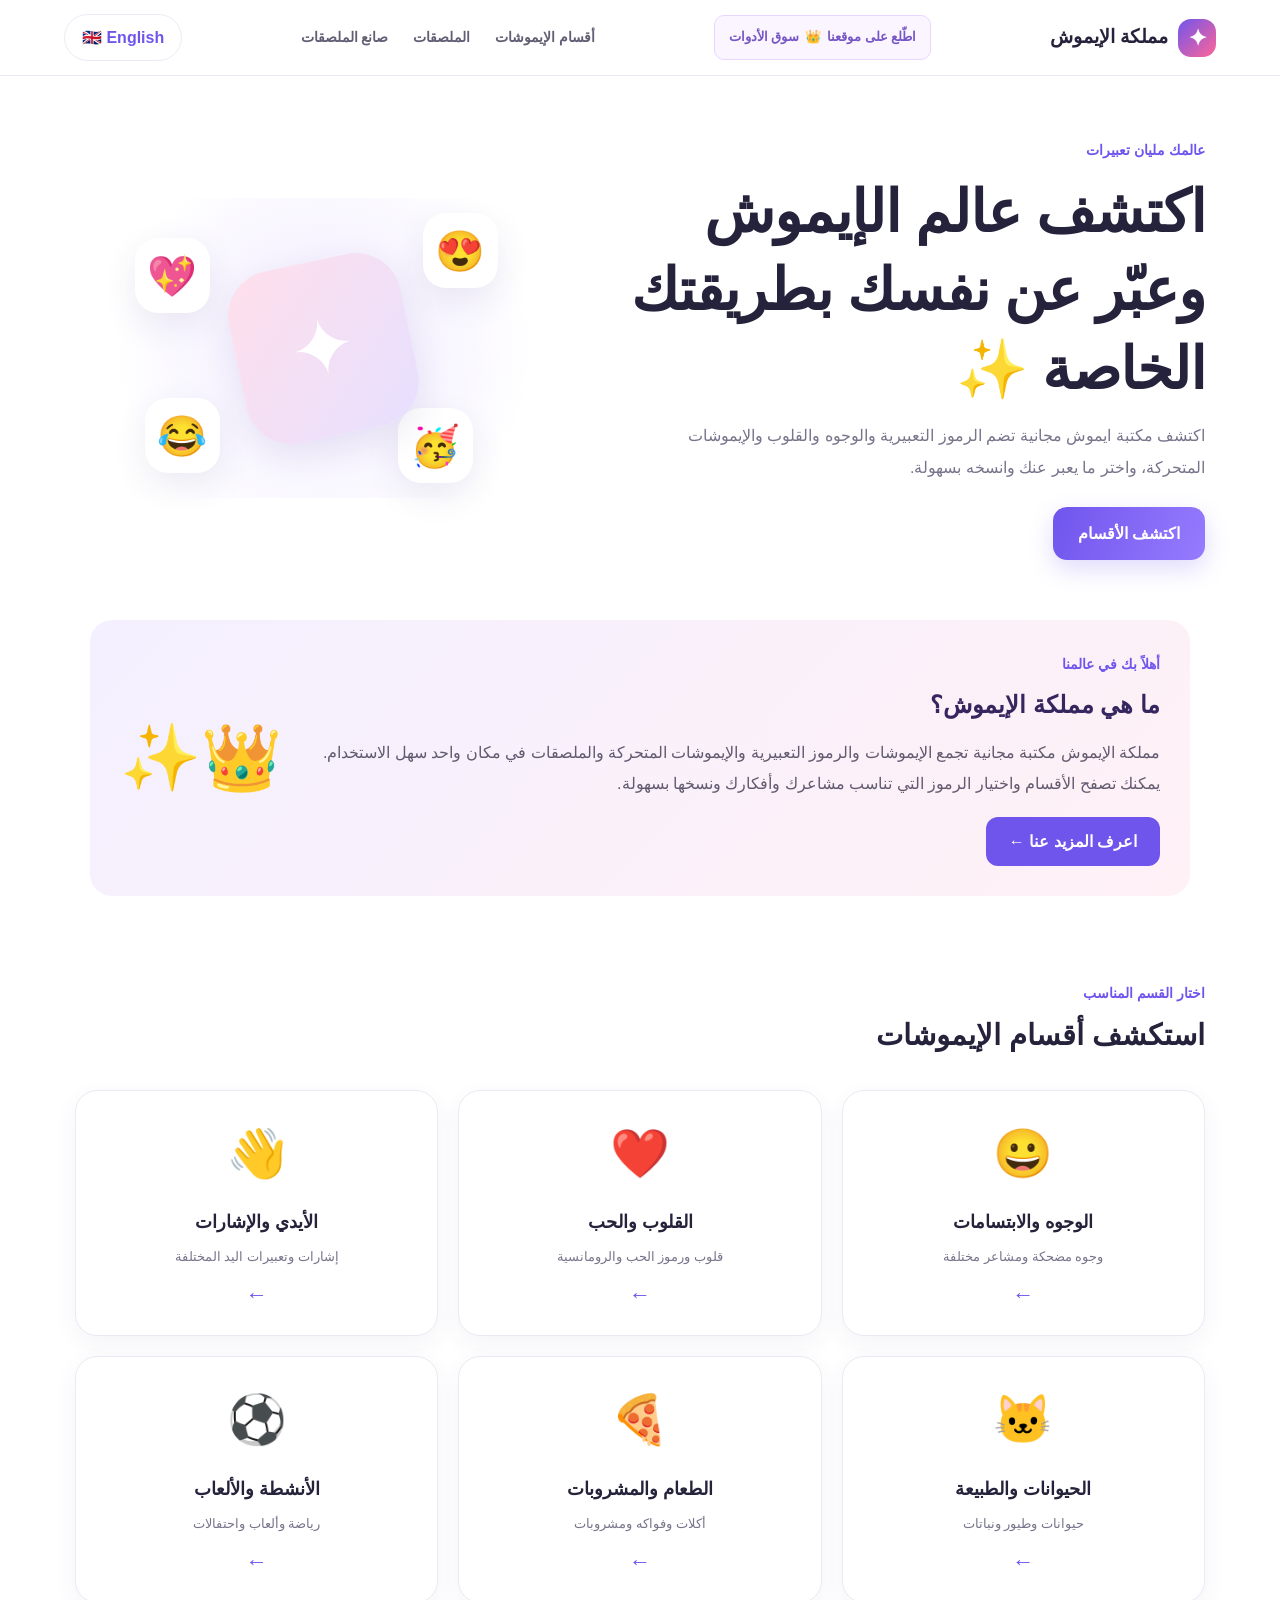
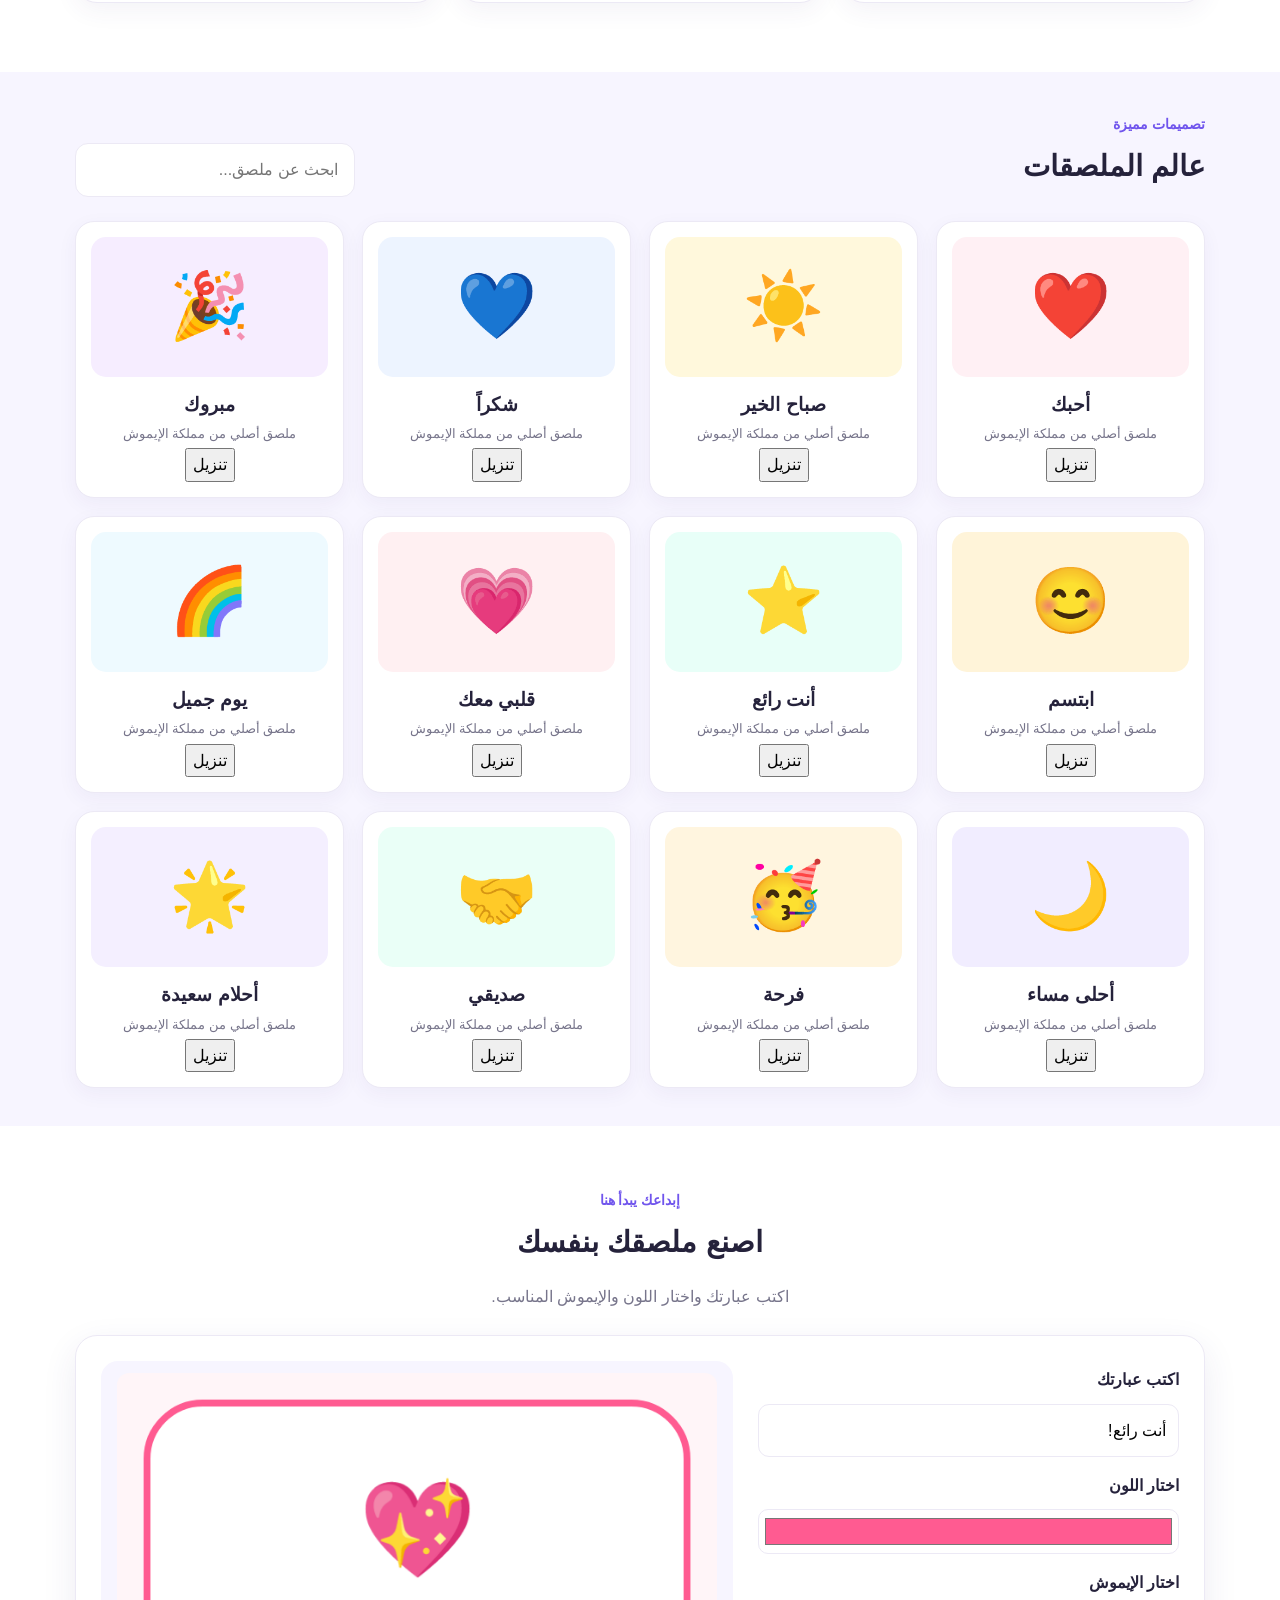
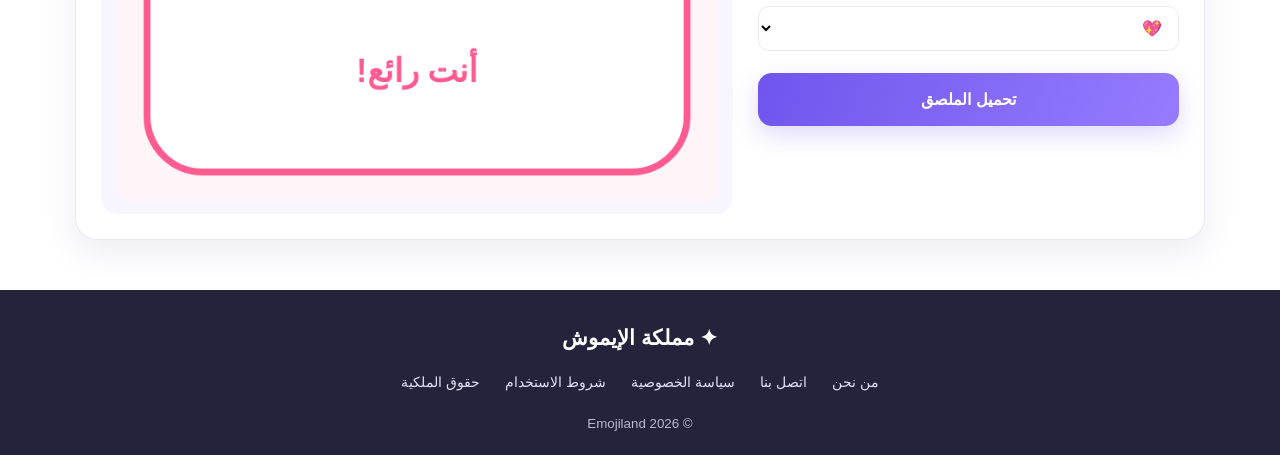
==== commit ac59b153: "Improve homepage SEO and add canonical URL" ====
--- a/index.html
+++ b/index.html
@@ -4,15 +4,16 @@
   <meta charset="UTF-8">
   <meta name="viewport" content="width=device-width, initial-scale=1.0">
 
-  <title>مملكة الإيموش | إيموشات ورموز تعبيرية وملصقات مجانية - Emojiland</title>
-
-  <meta name="description" content="اكتشف مكتبة مملكة الإيموش المجانية: إيموشات، رموز تعبيرية، وجوه وابتسامات، قلوب وحب، إشارات اليد، ملصقات ورموز للنسخ والمشاركة بسهولة.">
+  <title>ايموش ورموز تعبيرية وملصقات مجانية | مملكة الإيموش</title>
+
+  <meta name="description" content="اكتشف عالم ايموش في مملكة الإيموش: مكتبة مجانية من الإيموشات والرموز التعبيرية والوجوه والقلوب والملصقات، مع إيموش متحرك يمكنك نسخه ومشاركته بسهولة.">
 
   <meta name="robots" content="index, follow">
   <meta name="theme-color" content="#7055ed">
-
-  <meta property="og:title" content="مملكة الإيموش | Emojiland">
-  <meta property="og:description" content="اكتشف الإيموشات والرموز التعبيرية والملصقات المجانية وانسخ المفضلة لديك بسهولة.">
+  <link rel="canonical" href="https://emojiland.pages.dev/">
+
+  <meta property="og:title" content="مملكة الإيموش | ايموش ورموز تعبيرية وملصقات مجانية">
+  <meta property="og:description" content="اكتشف مكتبة ايموش مجانية تضم الرموز التعبيرية والإيموشات المتحركة والملصقات، واختر ما يعبر عنك بسهولة.">
   <meta property="og:type" content="website">
   <meta property="og:url" content="https://emojiland.pages.dev/">
   <meta property="og:site_name" content="مملكة الإيموش">
@@ -160,12 +161,14 @@
     <div class="hero-content">
       <span class="small-title" data-ar="عالمك مليان تعبيرات" data-en="A world full of expressions">عالمك مليان تعبيرات</span>
 
-      <h1 data-ar="عبّر عن نفسك<br>بطريقتك الخاصة ✨" data-en="Express yourself<br>your own way ✨">
-        عبّر عن نفسك<br>بطريقتك الخاصة ✨
+      <h1 data-ar="اكتشف عالم الإيموش وعبّر عن نفسك بطريقتك الخاصة ✨"
+          data-en="Explore Emojis and Express Yourself Your Own Way ✨">
+        اكتشف عالم الإيموش وعبّر عن نفسك بطريقتك الخاصة ✨
       </h1>
 
-      <p data-ar="اكتشف آلاف الإيموشات والرموز التعبيرية، واختر ما يعبر عنك وانسخه بسهولة." data-en="Discover emojis and symbols, choose the ones that express you and copy them easily.">
-        اكتشف آلاف الإيموشات والرموز التعبيرية، واختر ما يعبر عنك وانسخه بسهولة.
+      <p data-ar="اكتشف مكتبة ايموش مجانية تضم الرموز التعبيرية والوجوه والقلوب والإيموشات المتحركة، واختر ما يعبر عنك وانسخه بسهولة."
+         data-en="Explore a free emoji library featuring expressive faces, hearts, symbols and animated emojis. Choose what expresses you and copy it easily.">
+        اكتشف مكتبة ايموش مجانية تضم الرموز التعبيرية والوجوه والقلوب والإيموشات المتحركة، واختر ما يعبر عنك وانسخه بسهولة.
       </p>
 
       <a href="#emojis" class="main-button" data-ar="اكتشف الأقسام" data-en="Explore Categories">اكتشف الأقسام</a>
@@ -188,9 +191,9 @@
       <h2 data-ar="ما هي مملكة الإيموش؟" data-en="What is Emojiland?">ما هي مملكة الإيموش؟</h2>
 
       <p
-        data-ar="مملكة الإيموش مكان يجمع الإيموشات والرموز التعبيرية والملصقات في مكتبة واحدة سهلة الاستخدام. هدفنا مساعدتك على التعبير عن أفكارك ومشاعرك بطريقة ممتعة وسريعة."
-        data-en="Emojiland brings emojis, symbols and stickers together in one easy-to-use library. Our goal is to help you express your thoughts and feelings in a fun and simple way.">
-        مملكة الإيموش مكان يجمع الإيموشات والرموز التعبيرية والملصقات في مكتبة واحدة سهلة الاستخدام. هدفنا مساعدتك على التعبير عن أفكارك ومشاعرك بطريقة ممتعة وسريعة.
+        data-ar="مملكة الإيموش مكتبة مجانية تجمع الإيموشات والرموز التعبيرية والإيموشات المتحركة والملصقات في مكان واحد سهل الاستخدام. يمكنك تصفح الأقسام واختيار الرموز التي تناسب مشاعرك وأفكارك ونسخها بسهولة."
+        data-en="Emojiland is a free library that brings together emojis, symbols, animated emojis and stickers in one easy-to-use place. Browse the categories, choose symbols that match your feelings and ideas, and copy them easily.">
+        مملكة الإيموش مكتبة مجانية تجمع الإيموشات والرموز التعبيرية والإيموشات المتحركة والملصقات في مكان واحد سهل الاستخدام. يمكنك تصفح الأقسام واختيار الرموز التي تناسب مشاعرك وأفكارك ونسخها بسهولة.
       </p>
 
       <a href="about.html" class="home-about-link"
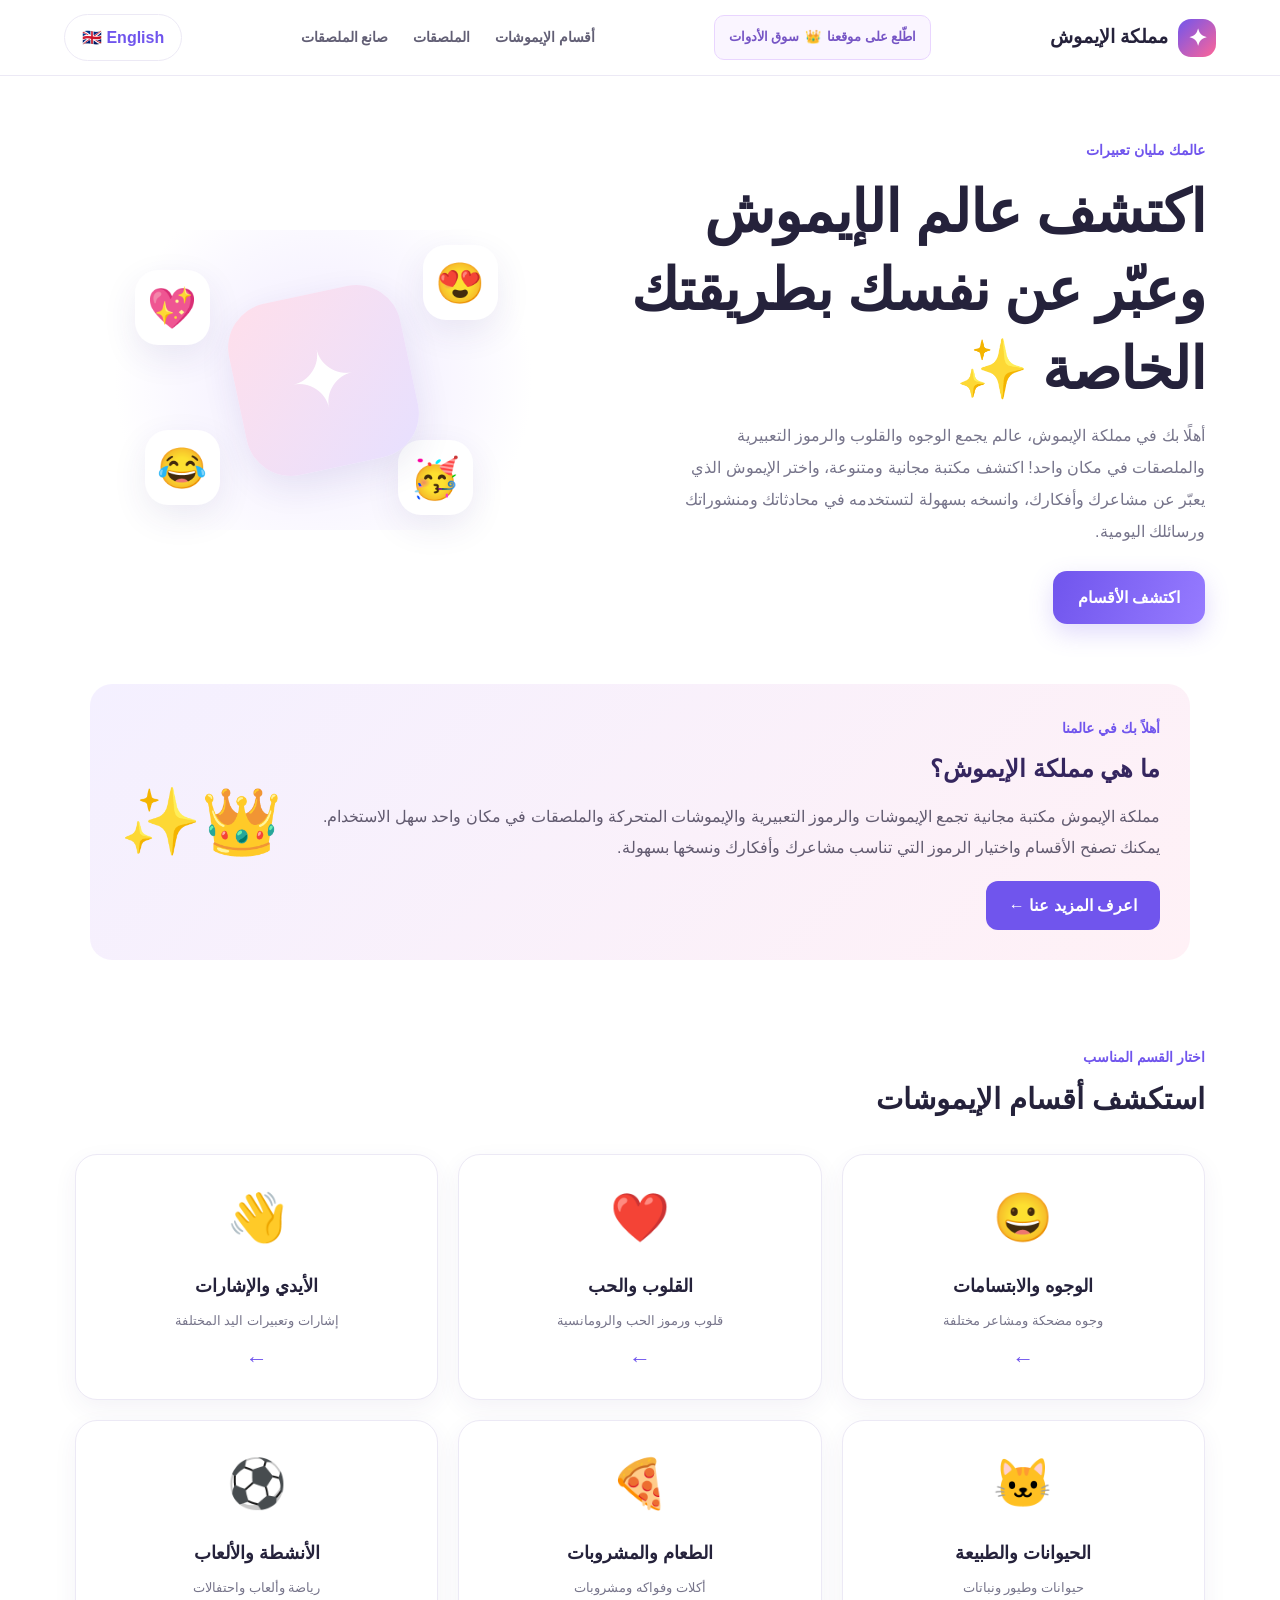
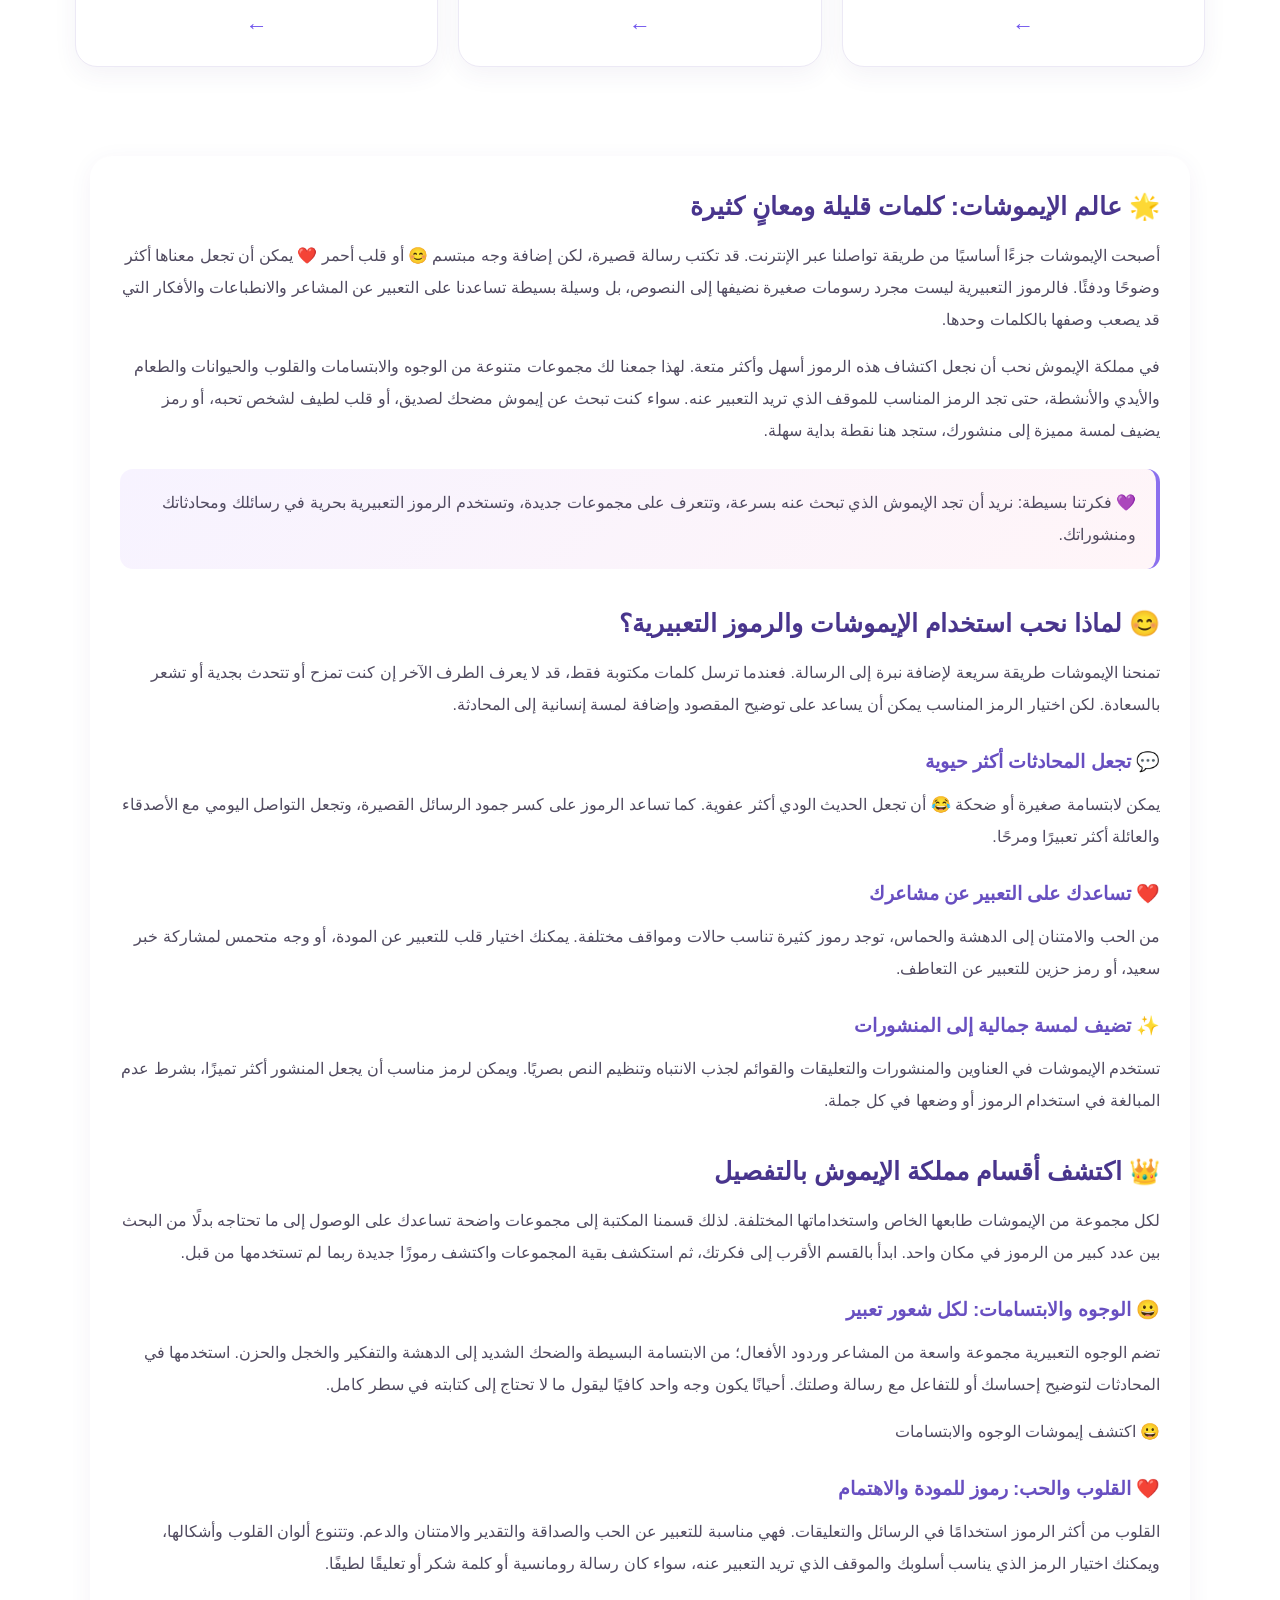
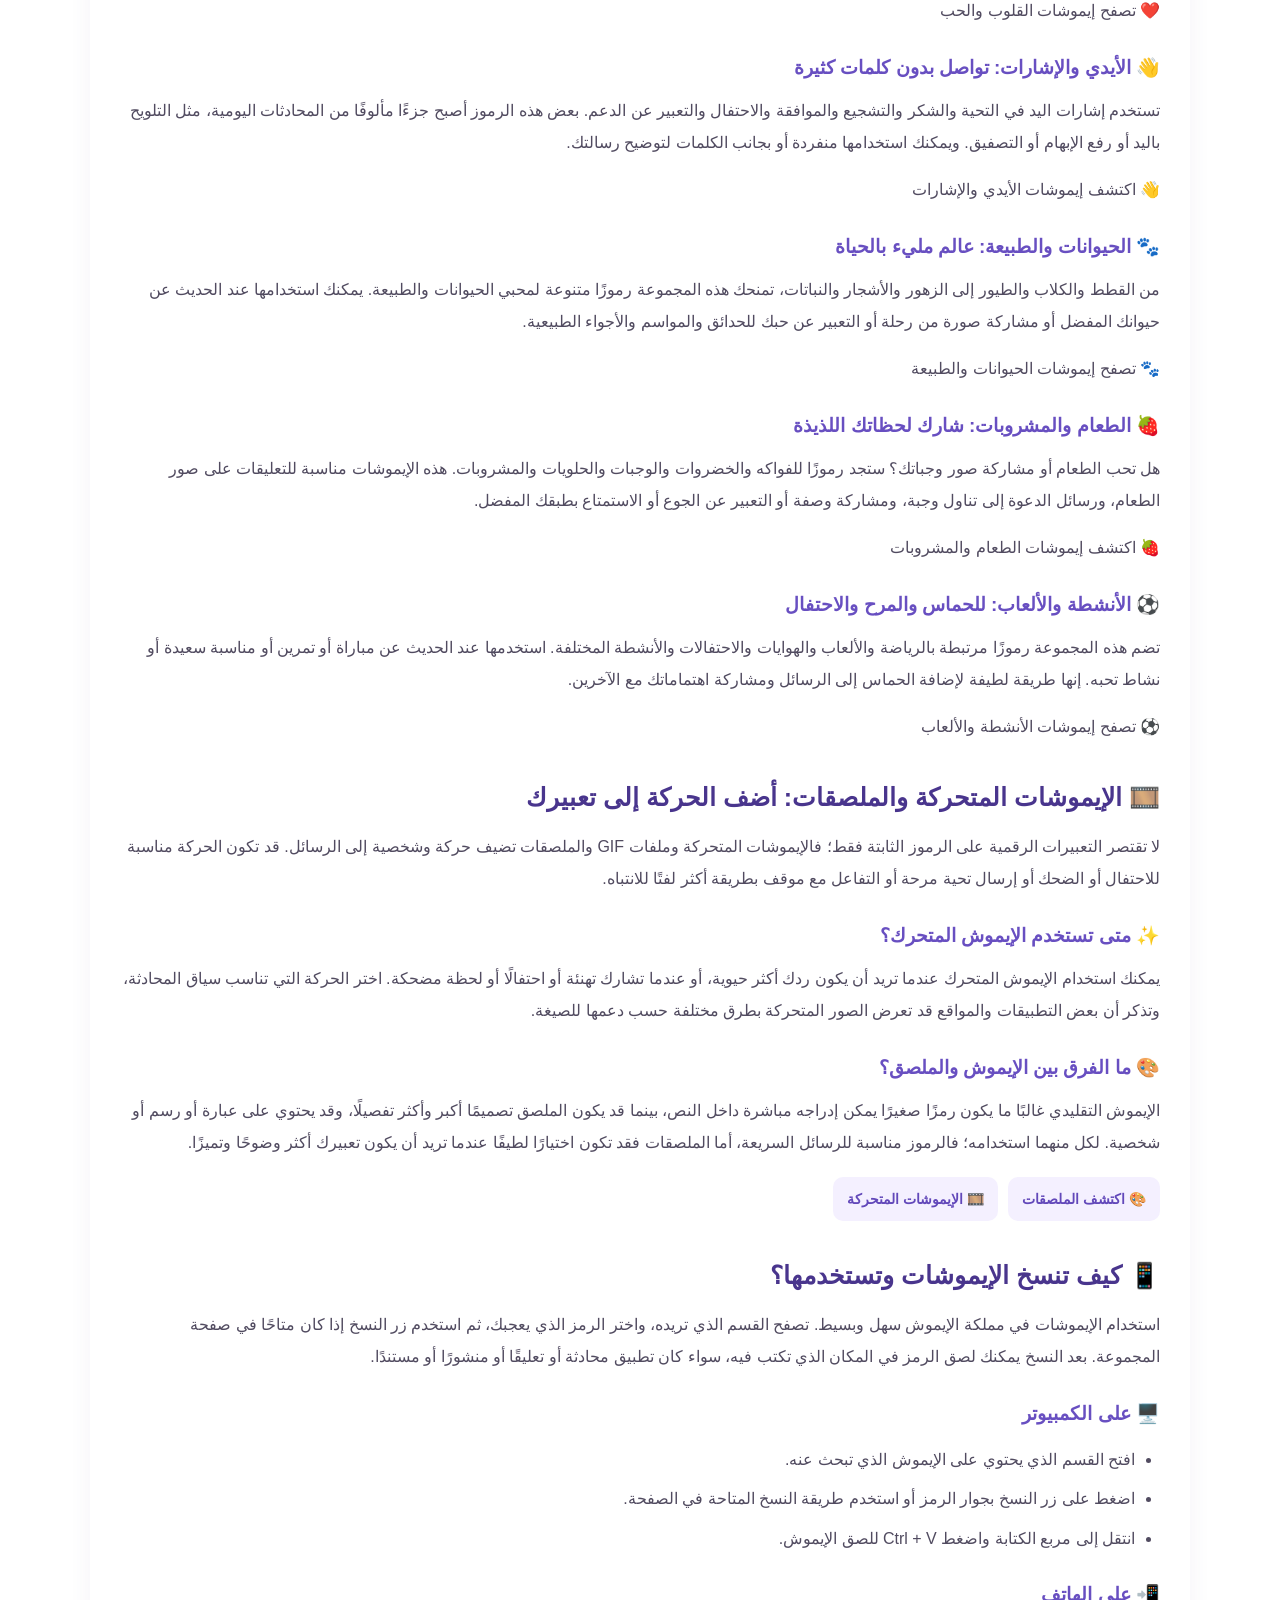
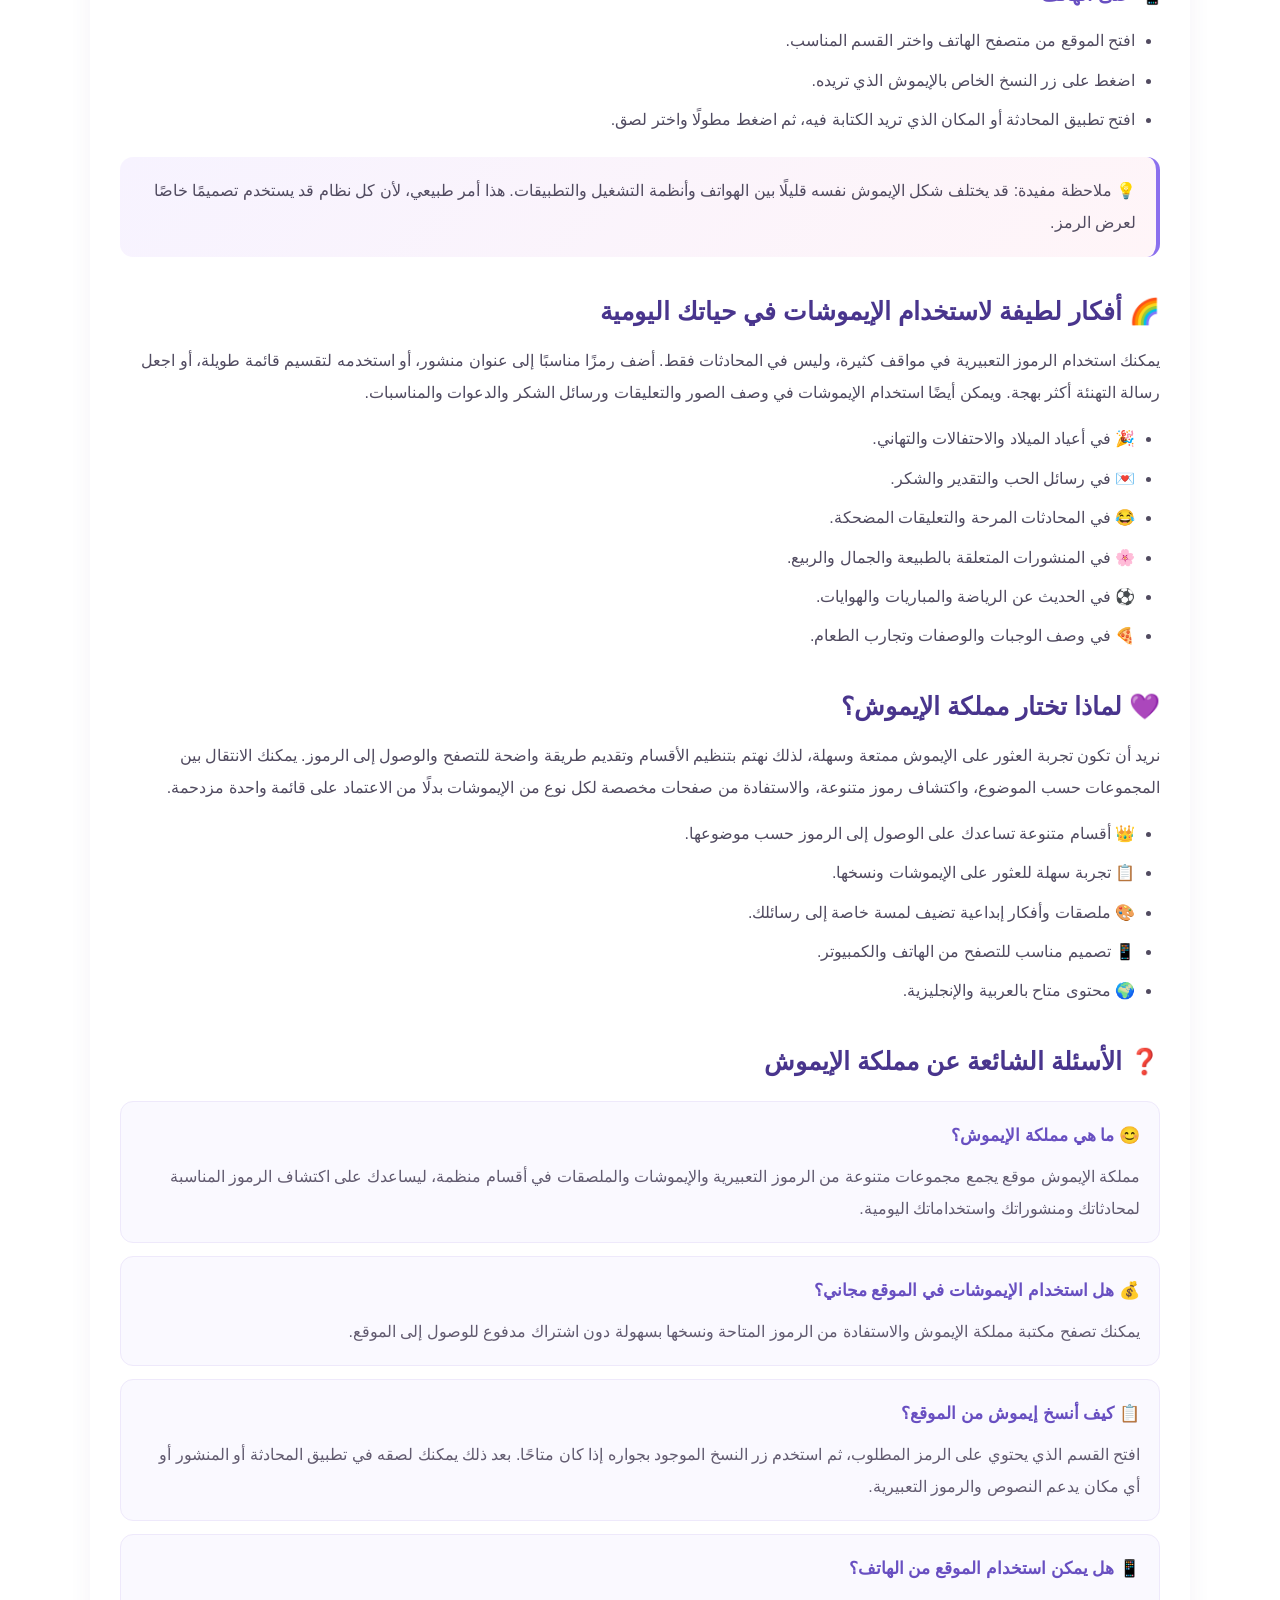
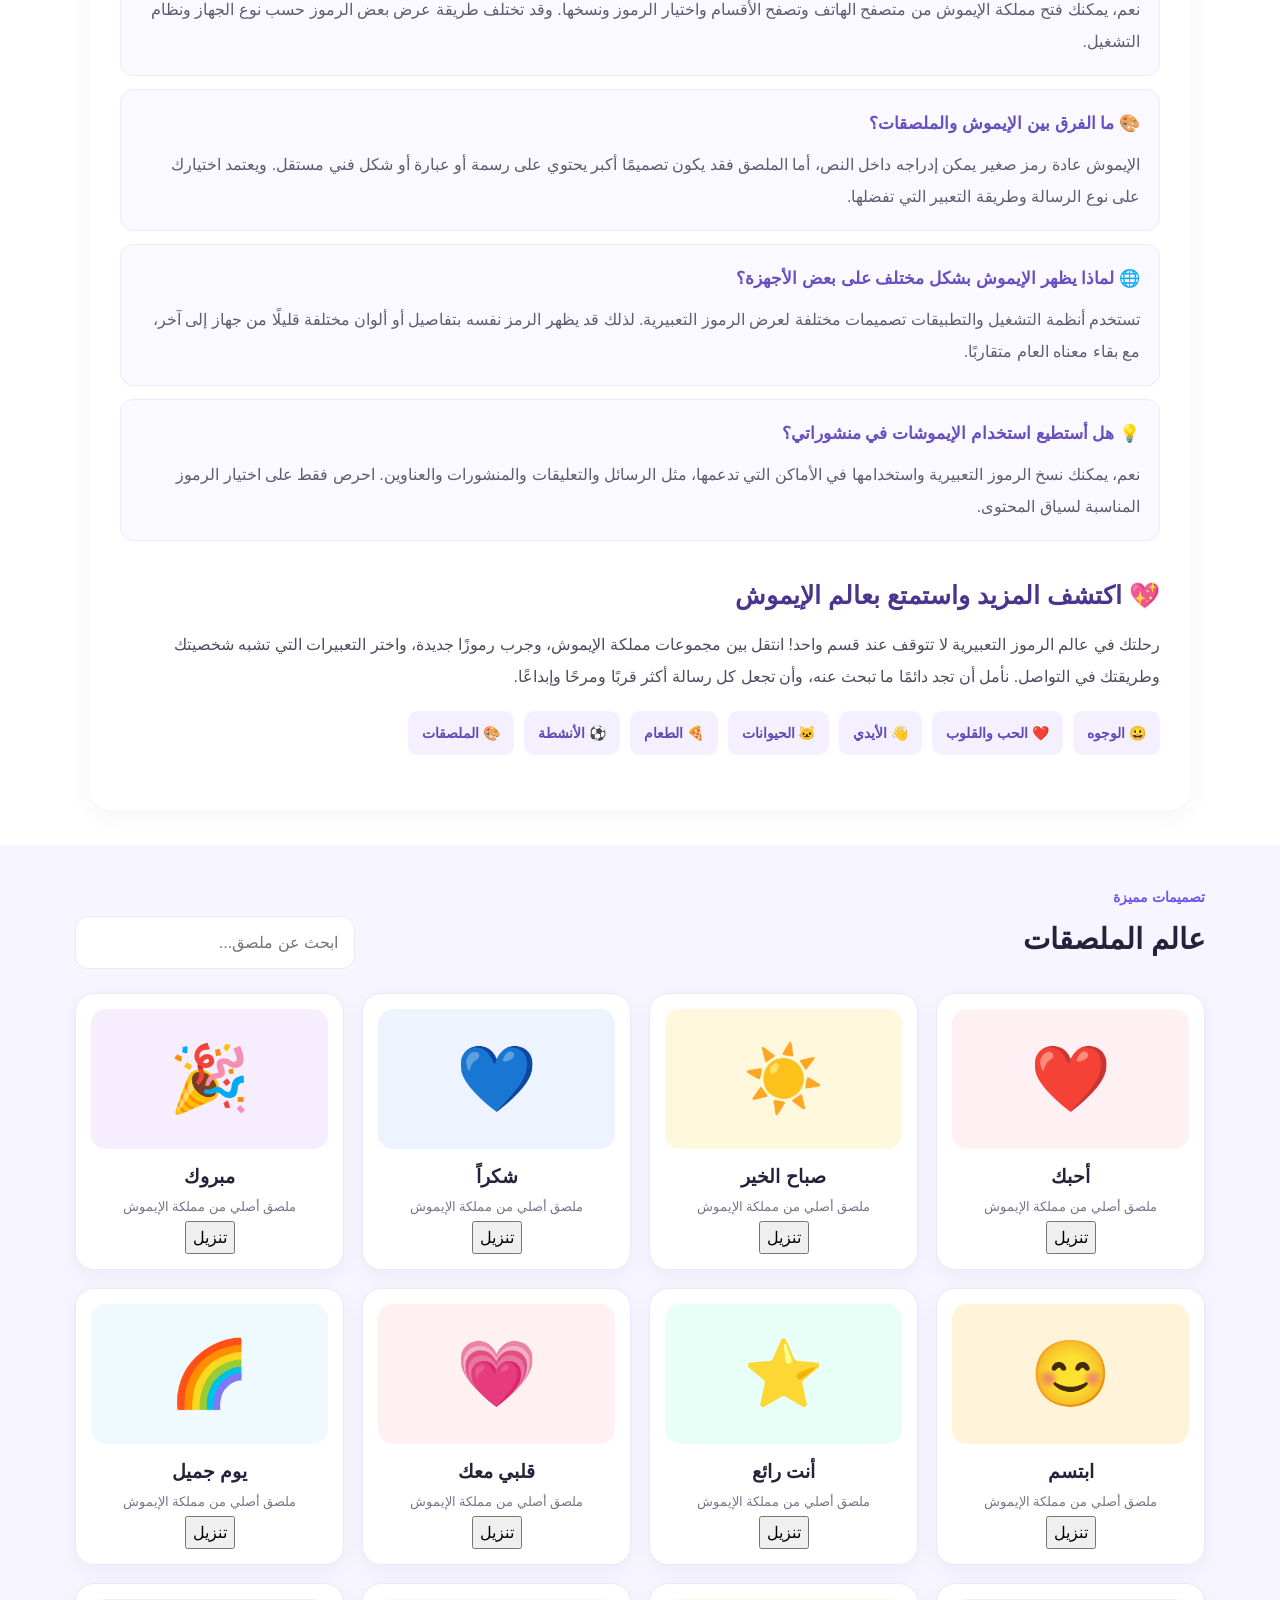
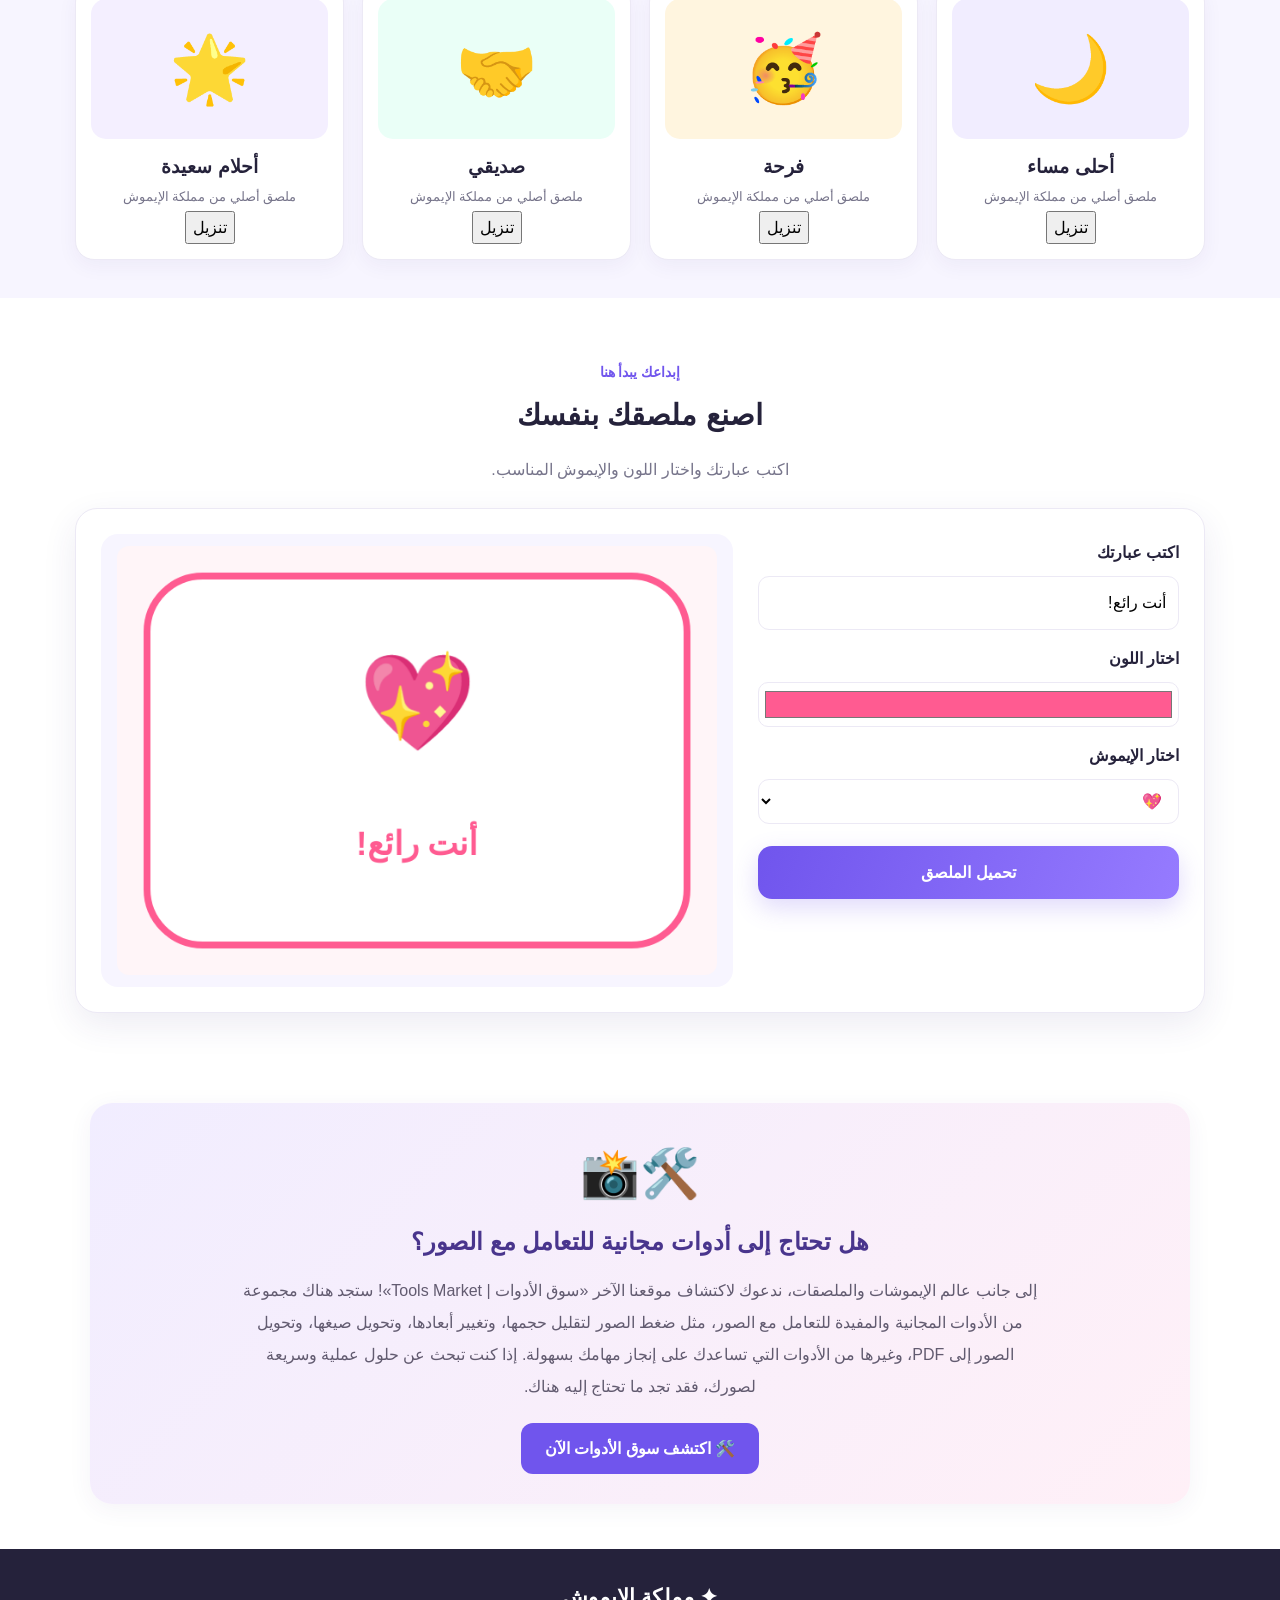
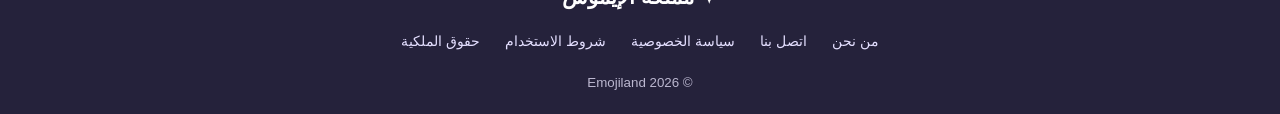
==== commit 41f01145: "SEO: تطوير الصفحة الرئيسية لمملكة الإيموش بمحتوى عربي وإنجليزي موسع وإضافة روابط سوق الأدوات" ====
--- a/index.html
+++ b/index.html
@@ -4,19 +4,25 @@
   <meta charset="UTF-8">
   <meta name="viewport" content="width=device-width, initial-scale=1.0">
 
-  <title>ايموش ورموز تعبيرية وملصقات مجانية | مملكة الإيموش</title>
-
-  <meta name="description" content="اكتشف عالم ايموش في مملكة الإيموش: مكتبة مجانية من الإيموشات والرموز التعبيرية والوجوه والقلوب والملصقات، مع إيموش متحرك يمكنك نسخه ومشاركته بسهولة.">
+  <title>مملكة الإيموش | إيموش ورموز تعبيرية وملصقات مجانية</title>
+
+  <meta name="description" content="مرحبًا بك في مملكة الإيموش! اكتشف مكتبة مجانية من الإيموشات والرموز التعبيرية والوجوه والقلوب والحيوانات والطعام والأنشطة والملصقات المتحركة. انسخ إيموشك المفضل وعبّر عن نفسك بسهولة.">
+
+  <meta name="keywords" content="مملكة الإيموش, ايموش, إيموشات, ايموجي, إيموجي, رموز تعبيرية, وجوه تعبيرية, قلوب, ملصقات, ستيكرات, ايموش متحرك, نسخ ايموش, Emojiland, emojis, emoji symbols, free emojis, animated emojis, stickers">
 
   <meta name="robots" content="index, follow">
   <meta name="theme-color" content="#7055ed">
   <link rel="canonical" href="https://emojiland.pages.dev/">
 
-  <meta property="og:title" content="مملكة الإيموش | ايموش ورموز تعبيرية وملصقات مجانية">
-  <meta property="og:description" content="اكتشف مكتبة ايموش مجانية تضم الرموز التعبيرية والإيموشات المتحركة والملصقات، واختر ما يعبر عنك بسهولة.">
+  <meta property="og:title" content="مملكة الإيموش | عالم الإيموشات والرموز التعبيرية">
+  <meta property="og:description" content="اكتشف عالمًا مليئًا بالإيموشات والرموز التعبيرية والملصقات المجانية. اختر ما يعبر عنك وانسخه وشاركه بسهولة.">
   <meta property="og:type" content="website">
   <meta property="og:url" content="https://emojiland.pages.dev/">
   <meta property="og:site_name" content="مملكة الإيموش">
+
+  <meta name="twitter:card" content="summary">
+  <meta name="twitter:title" content="مملكة الإيموش | Emojiland">
+  <meta name="twitter:description" content="مكتبتك المجانية للإيموشات والرموز التعبيرية والملصقات. اكتشف، اختر، وانسخ الإيموش الذي يعبر عنك.">
 
   <link rel="stylesheet" href="style.css">
 
@@ -70,7 +76,7 @@
       transform: translateY(-2px);
     }
 
-    /* رابط سوق الأدوات في الهيدر */
+    /* رابط سوق الأدوات */
     .tools-market-link {
       display: inline-flex;
       align-items: center;
@@ -95,6 +101,157 @@
       transform: translateY(-1px);
     }
 
+    /* محتوى الصفحة الرئيسية */
+    .home-seo-content {
+      max-width: 1100px;
+      margin: 35px auto;
+      padding: 30px;
+      border-radius: 22px;
+      background: #fff;
+      box-shadow: 0 5px 25px rgba(70, 45, 120, 0.055);
+      color: #514b60;
+      line-height: 2;
+    }
+
+    .home-seo-content h2 {
+      color: #49358d;
+      font-size: 25px;
+      margin: 34px 0 14px;
+      line-height: 1.6;
+    }
+
+    .home-seo-content h2:first-child {
+      margin-top: 0;
+    }
+
+    .home-seo-content h3 {
+      color: #684fc1;
+      font-size: 19px;
+      margin: 22px 0 8px;
+    }
+
+    .home-seo-content p {
+      margin: 0 0 15px;
+      line-height: 2;
+    }
+
+    .home-seo-content ul {
+      padding-right: 25px;
+      padding-left: 25px;
+      margin: 12px 0 22px;
+    }
+
+    .home-seo-content li {
+      margin-bottom: 9px;
+      line-height: 1.9;
+    }
+
+    .home-seo-content strong {
+      color: #49358d;
+    }
+
+    .home-content-highlight {
+      background: linear-gradient(135deg, #f7f3ff, #fff5f8);
+      border-right: 4px solid #8b70ee;
+      border-radius: 13px;
+      padding: 18px 20px;
+      margin: 22px 0;
+    }
+
+    .home-content-highlight p {
+      margin: 0;
+    }
+
+    .home-category-links {
+      display: flex;
+      flex-wrap: wrap;
+      gap: 10px;
+      margin: 18px 0 25px;
+    }
+
+    .home-category-links a {
+      display: inline-block;
+      padding: 8px 14px;
+      border-radius: 10px;
+      background: #f4f0ff;
+      color: #6248ba;
+      text-decoration: none;
+      font-weight: 700;
+      font-size: 14px;
+      transition: .2s;
+    }
+
+    .home-category-links a:hover {
+      background: #e9e0ff;
+      transform: translateY(-2px);
+    }
+
+    .home-faq {
+      margin-top: 20px;
+    }
+
+    .home-faq-item {
+      background: #faf9ff;
+      border: 1px solid #eee9fb;
+      border-radius: 13px;
+      padding: 17px 19px;
+      margin-bottom: 13px;
+    }
+
+    .home-faq-item h3 {
+      margin: 0 0 8px;
+      font-size: 17px;
+    }
+
+    .home-faq-item p {
+      margin: 0;
+      color: #625b70;
+    }
+
+    /* تعريف سوق الأدوات */
+    .tools-promo {
+      max-width: 1100px;
+      margin: 40px auto 45px;
+      padding: 30px;
+      border-radius: 22px;
+      background: linear-gradient(135deg, #f1edff, #fff0f7);
+      text-align: center;
+      box-shadow: 0 5px 25px rgba(70, 45, 120, 0.06);
+    }
+
+    .tools-promo-icon {
+      font-size: 48px;
+      margin-bottom: 8px;
+    }
+
+    .tools-promo h2 {
+      color: #49358d;
+      margin: 8px 0 12px;
+    }
+
+    .tools-promo p {
+      max-width: 800px;
+      margin: 0 auto 20px;
+      line-height: 2;
+      color: #625b70;
+    }
+
+    .tools-promo-button {
+      display: inline-block;
+      background: #7055ed;
+      color: #fff;
+      text-decoration: none;
+      padding: 12px 24px;
+      border-radius: 12px;
+      font-weight: bold;
+      transition: .2s;
+    }
+
+    .tools-promo-button:hover {
+      background: #5940cf;
+      transform: translateY(-2px);
+    }
+
     @media (max-width: 650px) {
       .home-about {
         margin: 15px 12px 35px;
@@ -114,10 +271,28 @@
         font-size: 12px;
         padding: 8px 10px;
       }
+
+      .home-seo-content {
+        margin: 25px 12px;
+        padding: 21px 17px;
+      }
+
+      .home-seo-content h2 {
+        font-size: 21px;
+      }
+
+      .home-seo-content h3 {
+        font-size: 17px;
+      }
+
+      .tools-promo {
+        margin: 30px 12px;
+        padding: 23px 17px;
+      }
     }
   </style>
 
-  <!-- Google Analytics: تم الحفاظ على كود الإحصائيات الأصلي -->
+  <!-- Google Analytics -->
   <script async src="https://www.googletagmanager.com/gtag/js?id=G-NZ00TSPTWC"></script>
   <script>
     window.dataLayer = window.dataLayer || [];
@@ -135,7 +310,6 @@
     <span data-ar="مملكة الإيموش" data-en="Emojiland">مملكة الإيموش</span>
   </a>
 
-  <!-- رابط سوق الأدوات في الهيدر -->
   <a class="tools-market-link"
      href="https://medosd6666-png.github.io/tools-market/"
      target="_blank"
@@ -157,6 +331,7 @@
 
 <main>
 
+  <!-- الواجهة الرئيسية -->
   <section class="hero">
     <div class="hero-content">
       <span class="small-title" data-ar="عالمك مليان تعبيرات" data-en="A world full of expressions">عالمك مليان تعبيرات</span>
@@ -166,9 +341,9 @@
         اكتشف عالم الإيموش وعبّر عن نفسك بطريقتك الخاصة ✨
       </h1>
 
-      <p data-ar="اكتشف مكتبة ايموش مجانية تضم الرموز التعبيرية والوجوه والقلوب والإيموشات المتحركة، واختر ما يعبر عنك وانسخه بسهولة."
-         data-en="Explore a free emoji library featuring expressive faces, hearts, symbols and animated emojis. Choose what expresses you and copy it easily.">
-        اكتشف مكتبة ايموش مجانية تضم الرموز التعبيرية والوجوه والقلوب والإيموشات المتحركة، واختر ما يعبر عنك وانسخه بسهولة.
+      <p data-ar="أهلًا بك في مملكة الإيموش، عالم يجمع الوجوه والقلوب والرموز التعبيرية والملصقات في مكان واحد! اكتشف مكتبة مجانية ومتنوعة، واختر الإيموش الذي يعبّر عن مشاعرك وأفكارك، وانسخه بسهولة لتستخدمه في محادثاتك ومنشوراتك ورسائلك اليومية."
+         data-en="Welcome to Emojiland, a world of expressive faces, hearts, symbols and stickers! Explore a free and varied library, find the emoji that matches your feelings and ideas, and copy it easily for your chats, posts and everyday messages.">
+        أهلًا بك في مملكة الإيموش، عالم يجمع الوجوه والقلوب والرموز التعبيرية والملصقات في مكان واحد! اكتشف مكتبة مجانية ومتنوعة، واختر الإيموش الذي يعبّر عن مشاعرك وأفكارك، وانسخه بسهولة لتستخدمه في محادثاتك ومنشوراتك ورسائلك اليومية.
       </p>
 
       <a href="#emojis" class="main-button" data-ar="اكتشف الأقسام" data-en="Explore Categories">اكتشف الأقسام</a>
@@ -190,9 +365,8 @@
 
       <h2 data-ar="ما هي مملكة الإيموش؟" data-en="What is Emojiland?">ما هي مملكة الإيموش؟</h2>
 
-      <p
-        data-ar="مملكة الإيموش مكتبة مجانية تجمع الإيموشات والرموز التعبيرية والإيموشات المتحركة والملصقات في مكان واحد سهل الاستخدام. يمكنك تصفح الأقسام واختيار الرموز التي تناسب مشاعرك وأفكارك ونسخها بسهولة."
-        data-en="Emojiland is a free library that brings together emojis, symbols, animated emojis and stickers in one easy-to-use place. Browse the categories, choose symbols that match your feelings and ideas, and copy them easily.">
+      <p data-ar="مملكة الإيموش مكتبة مجانية تجمع الإيموشات والرموز التعبيرية والإيموشات المتحركة والملصقات في مكان واحد سهل الاستخدام. يمكنك تصفح الأقسام واختيار الرموز التي تناسب مشاعرك وأفكارك ونسخها بسهولة."
+         data-en="Emojiland is a free library that brings together emojis, symbols, animated emojis and stickers in one easy-to-use place. Browse the categories, choose symbols that match your feelings and ideas, and copy them easily.">
         مملكة الإيموش مكتبة مجانية تجمع الإيموشات والرموز التعبيرية والإيموشات المتحركة والملصقات في مكان واحد سهل الاستخدام. يمكنك تصفح الأقسام واختيار الرموز التي تناسب مشاعرك وأفكارك ونسخها بسهولة.
       </p>
 
@@ -204,6 +378,7 @@
     <div class="home-about-icon">👑✨</div>
   </section>
 
+  <!-- أقسام الإيموشات -->
   <section class="content-section" id="emojis">
     <div class="section-heading">
       <div>
@@ -262,6 +437,333 @@
     <p id="copyMessage" class="message" aria-live="polite"></p>
   </section>
 
+  <!-- محتوى تعريفي موسع عن الإيموشات -->
+  <section class="home-seo-content">
+
+    <h2 data-ar="🌟 عالم الإيموشات: كلمات قليلة ومعانٍ كثيرة"
+        data-en="🌟 The World of Emojis: Small Symbols, Big Meanings">
+      🌟 عالم الإيموشات: كلمات قليلة ومعانٍ كثيرة
+    </h2>
+
+    <p data-ar="أصبحت الإيموشات جزءًا أساسيًا من طريقة تواصلنا عبر الإنترنت. قد تكتب رسالة قصيرة، لكن إضافة وجه مبتسم 😊 أو قلب أحمر ❤️ يمكن أن تجعل معناها أكثر وضوحًا ودفئًا. فالرموز التعبيرية ليست مجرد رسومات صغيرة نضيفها إلى النصوص، بل وسيلة بسيطة تساعدنا على التعبير عن المشاعر والانطباعات والأفكار التي قد يصعب وصفها بالكلمات وحدها."
+       data-en="Emojis have become an essential part of the way we communicate online. A short message can feel warmer and clearer with a smiling face 😊 or a red heart ❤️. These small symbols are more than decorations: they help us express feelings, reactions and ideas that words alone may not fully convey.">
+      أصبحت الإيموشات جزءًا أساسيًا من طريقة تواصلنا عبر الإنترنت. قد تكتب رسالة قصيرة، لكن إضافة وجه مبتسم 😊 أو قلب أحمر ❤️ يمكن أن تجعل معناها أكثر وضوحًا ودفئًا. فالرموز التعبيرية ليست مجرد رسومات صغيرة نضيفها إلى النصوص، بل وسيلة بسيطة تساعدنا على التعبير عن المشاعر والانطباعات والأفكار التي قد يصعب وصفها بالكلمات وحدها.
+    </p>
+
+    <p data-ar="في مملكة الإيموش نحب أن نجعل اكتشاف هذه الرموز أسهل وأكثر متعة. لهذا جمعنا لك مجموعات متنوعة من الوجوه والابتسامات والقلوب والحيوانات والطعام والأيدي والأنشطة، حتى تجد الرمز المناسب للموقف الذي تريد التعبير عنه. سواء كنت تبحث عن إيموش مضحك لصديق، أو قلب لطيف لشخص تحبه، أو رمز يضيف لمسة مميزة إلى منشورك، ستجد هنا نقطة بداية سهلة."
+       data-en="At Emojiland, we make discovering these symbols easier and more enjoyable. Our categories bring together faces, smiles, hearts, animals, food, hand gestures and activities, helping you find a symbol for the moment you want to express. Whether you need a funny emoji for a friend, a sweet heart for someone special, or a symbol to brighten a post, this is a simple place to start.">
+      في مملكة الإيموش نحب أن نجعل اكتشاف هذه الرموز أسهل وأكثر متعة. لهذا جمعنا لك مجموعات متنوعة من الوجوه والابتسامات والقلوب والحيوانات والطعام والأيدي والأنشطة، حتى تجد الرمز المناسب للموقف الذي تريد التعبير عنه. سواء كنت تبحث عن إيموش مضحك لصديق، أو قلب لطيف لشخص تحبه، أو رمز يضيف لمسة مميزة إلى منشورك، ستجد هنا نقطة بداية سهلة.
+    </p>
+
+    <div class="home-content-highlight">
+      <p data-ar="💜 فكرتنا بسيطة: نريد أن تجد الإيموش الذي تبحث عنه بسرعة، وتتعرف على مجموعات جديدة، وتستخدم الرموز التعبيرية بحرية في رسائلك ومحادثاتك ومنشوراتك."
+         data-en="💜 Our idea is simple: find the emoji you need quickly, discover new collections, and use expressive symbols in your messages, conversations and posts.">
+        💜 فكرتنا بسيطة: نريد أن تجد الإيموش الذي تبحث عنه بسرعة، وتتعرف على مجموعات جديدة، وتستخدم الرموز التعبيرية بحرية في رسائلك ومحادثاتك ومنشوراتك.
+      </p>
+    </div>
+
+    <h2 data-ar="😊 لماذا نحب استخدام الإيموشات والرموز التعبيرية؟"
+        data-en="😊 Why Do We Love Using Emojis?">
+      😊 لماذا نحب استخدام الإيموشات والرموز التعبيرية؟
+    </h2>
+
+    <p data-ar="تمنحنا الإيموشات طريقة سريعة لإضافة نبرة إلى الرسالة. فعندما ترسل كلمات مكتوبة فقط، قد لا يعرف الطرف الآخر إن كنت تمزح أو تتحدث بجدية أو تشعر بالسعادة. لكن اختيار الرمز المناسب يمكن أن يساعد على توضيح المقصود وإضافة لمسة إنسانية إلى المحادثة."
+       data-en="Emojis give messages an extra tone. When you send plain text, the reader may not know whether you are joking, being serious or feeling happy. A suitable symbol can help clarify your meaning and add a personal touch to a conversation.">
+      تمنحنا الإيموشات طريقة سريعة لإضافة نبرة إلى الرسالة. فعندما ترسل كلمات مكتوبة فقط، قد لا يعرف الطرف الآخر إن كنت تمزح أو تتحدث بجدية أو تشعر بالسعادة. لكن اختيار الرمز المناسب يمكن أن يساعد على توضيح المقصود وإضافة لمسة إنسانية إلى المحادثة.
+    </p>
+
+    <h3 data-ar="💬 تجعل المحادثات أكثر حيوية"
+        data-en="💬 They Make Conversations More Lively">
+      💬 تجعل المحادثات أكثر حيوية
+    </h3>
+    <p data-ar="يمكن لابتسامة صغيرة أو ضحكة 😂 أن تجعل الحديث الودي أكثر عفوية. كما تساعد الرموز على كسر جمود الرسائل القصيرة، وتجعل التواصل اليومي مع الأصدقاء والعائلة أكثر تعبيرًا ومرحًا."
+       data-en="A little smile or a laughing face 😂 can make a friendly chat feel more natural. Emojis add personality to short messages and make everyday conversations with friends and family more expressive.">
+      يمكن لابتسامة صغيرة أو ضحكة 😂 أن تجعل الحديث الودي أكثر عفوية. كما تساعد الرموز على كسر جمود الرسائل القصيرة، وتجعل التواصل اليومي مع الأصدقاء والعائلة أكثر تعبيرًا ومرحًا.
+    </p>
+
+    <h3 data-ar="❤️ تساعدك على التعبير عن مشاعرك"
+        data-en="❤️ They Help You Express Your Feelings">
+      ❤️ تساعدك على التعبير عن مشاعرك
+    </h3>
+    <p data-ar="من الحب والامتنان إلى الدهشة والحماس، توجد رموز كثيرة تناسب حالات ومواقف مختلفة. يمكنك اختيار قلب للتعبير عن المودة، أو وجه متحمس لمشاركة خبر سعيد، أو رمز حزين للتعبير عن التعاطف."
+       data-en="From love and gratitude to surprise and excitement, there are symbols for many different situations. Choose a heart to show affection, an excited face to share good news, or a sad symbol to express sympathy.">
+      من الحب والامتنان إلى الدهشة والحماس، توجد رموز كثيرة تناسب حالات ومواقف مختلفة. يمكنك اختيار قلب للتعبير عن المودة، أو وجه متحمس لمشاركة خبر سعيد، أو رمز حزين للتعبير عن التعاطف.
+    </p>
+
+    <h3 data-ar="✨ تضيف لمسة جمالية إلى المنشورات"
+        data-en="✨ They Add Style to Your Posts">
+      ✨ تضيف لمسة جمالية إلى المنشورات
+    </h3>
+    <p data-ar="تستخدم الإيموشات في العناوين والمنشورات والتعليقات والقوائم لجذب الانتباه وتنظيم النص بصريًا. ويمكن لرمز مناسب أن يجعل المنشور أكثر تميزًا، بشرط عدم المبالغة في استخدام الرموز أو وضعها في كل جملة."
+       data-en="Emojis can be used in headings, posts, comments and lists to attract attention and organize text visually. A well-chosen symbol can make a post stand out, as long as emojis are used thoughtfully rather than in every sentence.">
+      تستخدم الإيموشات في العناوين والمنشورات والتعليقات والقوائم لجذب الانتباه وتنظيم النص بصريًا. ويمكن لرمز مناسب أن يجعل المنشور أكثر تميزًا، بشرط عدم المبالغة في استخدام الرموز أو وضعها في كل جملة.
+    </p>
+
+    <h2 data-ar="👑 اكتشف أقسام مملكة الإيموش بالتفصيل"
+        data-en="👑 Explore the Categories of Emojiland">
+      👑 اكتشف أقسام مملكة الإيموش بالتفصيل
+    </h2>
+
+    <p data-ar="لكل مجموعة من الإيموشات طابعها الخاص واستخداماتها المختلفة. لذلك قسمنا المكتبة إلى مجموعات واضحة تساعدك على الوصول إلى ما تحتاجه بدلًا من البحث بين عدد كبير من الرموز في مكان واحد. ابدأ بالقسم الأقرب إلى فكرتك، ثم استكشف بقية المجموعات واكتشف رموزًا جديدة ربما لم تستخدمها من قبل."
+       data-en="Every emoji collection has its own style and uses. We organize the library into clear categories so you can find what you need without searching through one large collection. Start with the category that matches your idea, then explore the others and discover symbols you may not have used before.">
+      لكل مجموعة من الإيموشات طابعها الخاص واستخداماتها المختلفة. لذلك قسمنا المكتبة إلى مجموعات واضحة تساعدك على الوصول إلى ما تحتاجه بدلًا من البحث بين عدد كبير من الرموز في مكان واحد. ابدأ بالقسم الأقرب إلى فكرتك، ثم استكشف بقية المجموعات واكتشف رموزًا جديدة ربما لم تستخدمها من قبل.
+    </p>
+
+    <h3 data-ar="😀 الوجوه والابتسامات: لكل شعور تعبير"
+        data-en="😀 Smileys and Faces: An Expression for Every Mood">
+      😀 الوجوه والابتسامات: لكل شعور تعبير
+    </h3>
+    <p data-ar="تضم الوجوه التعبيرية مجموعة واسعة من المشاعر وردود الأفعال؛ من الابتسامة البسيطة والضحك الشديد إلى الدهشة والتفكير والخجل والحزن. استخدمها في المحادثات لتوضيح إحساسك أو للتفاعل مع رسالة وصلتك. أحيانًا يكون وجه واحد كافيًا ليقول ما لا تحتاج إلى كتابته في سطر كامل."
+       data-en="Smileys and faces cover a wide range of emotions and reactions, from a simple smile and loud laughter to surprise, thinking, shyness and sadness. Use them to show how you feel or react to a message. Sometimes one face says what a whole sentence cannot.">
+      تضم الوجوه التعبيرية مجموعة واسعة من المشاعر وردود الأفعال؛ من الابتسامة البسيطة والضحك الشديد إلى الدهشة والتفكير والخجل والحزن. استخدمها في المحادثات لتوضيح إحساسك أو للتفاعل مع رسالة وصلتك. أحيانًا يكون وجه واحد كافيًا ليقول ما لا تحتاج إلى كتابته في سطر كامل.
+    </p>
+    <p><a href="emojis-smileys.html">😀 <span data-ar="اكتشف إيموشات الوجوه والابتسامات" data-en="Explore Smileys and Faces">اكتشف إيموشات الوجوه والابتسامات</span></a></p>
+
+    <h3 data-ar="❤️ القلوب والحب: رموز للمودة والاهتمام"
+        data-en="❤️ Hearts and Love: Symbols of Affection">
+      ❤️ القلوب والحب: رموز للمودة والاهتمام
+    </h3>
+    <p data-ar="القلوب من أكثر الرموز استخدامًا في الرسائل والتعليقات. فهي مناسبة للتعبير عن الحب والصداقة والتقدير والامتنان والدعم. وتتنوع ألوان القلوب وأشكالها، ويمكنك اختيار الرمز الذي يناسب أسلوبك والموقف الذي تريد التعبير عنه، سواء كان رسالة رومانسية أو كلمة شكر أو تعليقًا لطيفًا."
+       data-en="Hearts are among the most popular symbols in messages and comments. They can express love, friendship, appreciation, gratitude and support. With different colors and styles, you can choose a heart that matches your message, whether it is romantic, thankful or simply kind.">
+      القلوب من أكثر الرموز استخدامًا في الرسائل والتعليقات. فهي مناسبة للتعبير عن الحب والصداقة والتقدير والامتنان والدعم. وتتنوع ألوان القلوب وأشكالها، ويمكنك اختيار الرمز الذي يناسب أسلوبك والموقف الذي تريد التعبير عنه، سواء كان رسالة رومانسية أو كلمة شكر أو تعليقًا لطيفًا.
+    </p>
+    <p><a href="emojis-love.html">❤️ <span data-ar="تصفح إيموشات القلوب والحب" data-en="Browse Hearts and Love Emojis">تصفح إيموشات القلوب والحب</span></a></p>
+
+    <h3 data-ar="👋 الأيدي والإشارات: تواصل بدون كلمات كثيرة"
+        data-en="👋 Hands and Gestures: Communicate with Simple Signs">
+      👋 الأيدي والإشارات: تواصل بدون كلمات كثيرة
+    </h3>
+    <p data-ar="تستخدم إشارات اليد في التحية والشكر والتشجيع والموافقة والاحتفال والتعبير عن الدعم. بعض هذه الرموز أصبح جزءًا مألوفًا من المحادثات اليومية، مثل التلويح باليد أو رفع الإبهام أو التصفيق. ويمكنك استخدامها منفردة أو بجانب الكلمات لتوضيح رسالتك."
+       data-en="Hand gestures are used for greetings, thanks, encouragement, agreement, celebration and support. Familiar symbols such as waving, thumbs up and clapping have become part of everyday digital conversations. Use them alone or alongside words to make your message clearer.">
+      تستخدم إشارات اليد في التحية والشكر والتشجيع والموافقة والاحتفال والتعبير عن الدعم. بعض هذه الرموز أصبح جزءًا مألوفًا من المحادثات اليومية، مثل التلويح باليد أو رفع الإبهام أو التصفيق. ويمكنك استخدامها منفردة أو بجانب الكلمات لتوضيح رسالتك.
+    </p>
+    <p><a href="emojis-hands.html">👋 <span data-ar="اكتشف إيموشات الأيدي والإشارات" data-en="Explore Hands and Gestures">اكتشف إيموشات الأيدي والإشارات</span></a></p>
+
+    <h3 data-ar="🐾 الحيوانات والطبيعة: عالم مليء بالحياة"
+        data-en="🐾 Animals and Nature: A World Full of Life">
+      🐾 الحيوانات والطبيعة: عالم مليء بالحياة
+    </h3>
+    <p data-ar="من القطط والكلاب والطيور إلى الزهور والأشجار والنباتات، تمنحك هذه المجموعة رموزًا متنوعة لمحبي الحيوانات والطبيعة. يمكنك استخدامها عند الحديث عن حيوانك المفضل أو مشاركة صورة من رحلة أو التعبير عن حبك للحدائق والمواسم والأجواء الطبيعية."
+       data-en="From cats, dogs and birds to flowers, trees and plants, this collection offers symbols for animal and nature lovers. Use them when talking about a favorite pet, sharing a travel photo, or expressing your love for gardens, seasons and the outdoors.">
+      من القطط والكلاب والطيور إلى الزهور والأشجار والنباتات، تمنحك هذه المجموعة رموزًا متنوعة لمحبي الحيوانات والطبيعة. يمكنك استخدامها عند الحديث عن حيوانك المفضل أو مشاركة صورة من رحلة أو التعبير عن حبك للحدائق والمواسم والأجواء الطبيعية.
+    </p>
+    <p><a href="emojis-animals.html">🐾 <span data-ar="تصفح إيموشات الحيوانات والطبيعة" data-en="Browse Animals and Nature Emojis">تصفح إيموشات الحيوانات والطبيعة</span></a></p>
+
+    <h3 data-ar="🍓 الطعام والمشروبات: شارك لحظاتك اللذيذة"
+        data-en="🍓 Food and Drinks: Share Your Delicious Moments">
+      🍓 الطعام والمشروبات: شارك لحظاتك اللذيذة
+    </h3>
+    <p data-ar="هل تحب الطعام أو مشاركة صور وجباتك؟ ستجد رموزًا للفواكه والخضروات والوجبات والحلويات والمشروبات. هذه الإيموشات مناسبة للتعليقات على صور الطعام، ورسائل الدعوة إلى تناول وجبة، ومشاركة وصفة أو التعبير عن الجوع أو الاستمتاع بطبقك المفضل."
+       data-en="Love food or sharing pictures of your meals? Explore symbols for fruits, vegetables, meals, desserts and drinks. These emojis are perfect for food photos, meal invitations, recipe conversations, or showing how much you enjoy your favorite dish.">
+      هل تحب الطعام أو مشاركة صور وجباتك؟ ستجد رموزًا للفواكه والخضروات والوجبات والحلويات والمشروبات. هذه الإيموشات مناسبة للتعليقات على صور الطعام، ورسائل الدعوة إلى تناول وجبة، ومشاركة وصفة أو التعبير عن الجوع أو الاستمتاع بطبقك المفضل.
+    </p>
+    <p><a href="emojis-food.html">🍓 <span data-ar="اكتشف إيموشات الطعام والمشروبات" data-en="Explore Food and Drinks Emojis">اكتشف إيموشات الطعام والمشروبات</span></a></p>
+
+    <h3 data-ar="⚽ الأنشطة والألعاب: للحماس والمرح والاحتفال"
+        data-en="⚽ Activities and Games: Fun, Energy and Celebration">
+      ⚽ الأنشطة والألعاب: للحماس والمرح والاحتفال
+    </h3>
+    <p data-ar="تضم هذه المجموعة رموزًا مرتبطة بالرياضة والألعاب والهوايات والاحتفالات والأنشطة المختلفة. استخدمها عند الحديث عن مباراة أو تمرين أو مناسبة سعيدة أو نشاط تحبه. إنها طريقة لطيفة لإضافة الحماس إلى الرسائل ومشاركة اهتماماتك مع الآخرين."
+       data-en="This collection includes symbols related to sports, games, hobbies, celebrations and many activities. Use them when talking about a match, workout, happy occasion or favorite hobby. They are a fun way to add energy to messages and share your interests.">
+      تضم هذه المجموعة رموزًا مرتبطة بالرياضة والألعاب والهوايات والاحتفالات والأنشطة المختلفة. استخدمها عند الحديث عن مباراة أو تمرين أو مناسبة سعيدة أو نشاط تحبه. إنها طريقة لطيفة لإضافة الحماس إلى الرسائل ومشاركة اهتماماتك مع الآخرين.
+    </p>
+    <p><a href="emojis-activities.html">⚽ <span data-ar="تصفح إيموشات الأنشطة والألعاب" data-en="Browse Activities and Games Emojis">تصفح إيموشات الأنشطة والألعاب</span></a></p>
+
+    <h2 data-ar="🎞️ الإيموشات المتحركة والملصقات: أضف الحركة إلى تعبيرك"
+        data-en="🎞️ Animated Emojis and Stickers: Add Motion to Your Expression">
+      🎞️ الإيموشات المتحركة والملصقات: أضف الحركة إلى تعبيرك
+    </h2>
+
+    <p data-ar="لا تقتصر التعبيرات الرقمية على الرموز الثابتة فقط؛ فالإيموشات المتحركة وملفات GIF والملصقات تضيف حركة وشخصية إلى الرسائل. قد تكون الحركة مناسبة للاحتفال أو الضحك أو إرسال تحية مرحة أو التفاعل مع موقف بطريقة أكثر لفتًا للانتباه."
+       data-en="Digital expression is not limited to static symbols. Animated emojis, GIFs and stickers add movement and personality to messages. They can be great for celebrations, laughter, cheerful greetings or reacting to a moment in a more noticeable way.">
+      لا تقتصر التعبيرات الرقمية على الرموز الثابتة فقط؛ فالإيموشات المتحركة وملفات GIF والملصقات تضيف حركة وشخصية إلى الرسائل. قد تكون الحركة مناسبة للاحتفال أو الضحك أو إرسال تحية مرحة أو التفاعل مع موقف بطريقة أكثر لفتًا للانتباه.
+    </p>
+
+    <h3 data-ar="✨ متى تستخدم الإيموش المتحرك؟"
+        data-en="✨ When Should You Use Animated Emojis?">
+      ✨ متى تستخدم الإيموش المتحرك؟
+    </h3>
+    <p data-ar="يمكنك استخدام الإيموش المتحرك عندما تريد أن يكون ردك أكثر حيوية، أو عندما تشارك تهنئة أو احتفالًا أو لحظة مضحكة. اختر الحركة التي تناسب سياق المحادثة، وتذكر أن بعض التطبيقات والمواقع قد تعرض الصور المتحركة بطرق مختلفة حسب دعمها للصيغة."
+       data-en="Use an animated emoji when you want a livelier reaction or when sharing a greeting, celebration or funny moment. Choose an animation that fits the conversation, and remember that apps and websites may display animated images differently depending on format support.">
+      يمكنك استخدام الإيموش المتحرك عندما تريد أن يكون ردك أكثر حيوية، أو عندما تشارك تهنئة أو احتفالًا أو لحظة مضحكة. اختر الحركة التي تناسب سياق المحادثة، وتذكر أن بعض التطبيقات والمواقع قد تعرض الصور المتحركة بطرق مختلفة حسب دعمها للصيغة.
+    </p>
+
+    <h3 data-ar="🎨 ما الفرق بين الإيموش والملصق؟"
+        data-en="🎨 What Is the Difference Between an Emoji and a Sticker?">
+      🎨 ما الفرق بين الإيموش والملصق؟
+    </h3>
+    <p data-ar="الإيموش التقليدي غالبًا ما يكون رمزًا صغيرًا يمكن إدراجه مباشرة داخل النص، بينما قد يكون الملصق تصميمًا أكبر وأكثر تفصيلًا، وقد يحتوي على عبارة أو رسم أو شخصية. لكل منهما استخدامه؛ فالرموز مناسبة للرسائل السريعة، أما الملصقات فقد تكون اختيارًا لطيفًا عندما تريد أن يكون تعبيرك أكثر وضوحًا وتميزًا."
+       data-en="A standard emoji is usually a small symbol placed directly inside text, while a sticker may be a larger and more detailed design containing words, artwork or a character. Both have their place: emojis are great for quick messages, while stickers can make a reaction more noticeable and personal.">
+      الإيموش التقليدي غالبًا ما يكون رمزًا صغيرًا يمكن إدراجه مباشرة داخل النص، بينما قد يكون الملصق تصميمًا أكبر وأكثر تفصيلًا، وقد يحتوي على عبارة أو رسم أو شخصية. لكل منهما استخدامه؛ فالرموز مناسبة للرسائل السريعة، أما الملصقات فقد تكون اختيارًا لطيفًا عندما تريد أن يكون تعبيرك أكثر وضوحًا وتميزًا.
+    </p>
+
+    <div class="home-category-links">
+      <a href="stickers.html">🎨 <span data-ar="اكتشف الملصقات" data-en="Explore Stickers">اكتشف الملصقات</span></a>
+      <a href="emojis-animated.html">🎞️ <span data-ar="الإيموشات المتحركة" data-en="Animated Emojis">الإيموشات المتحركة</span></a>
+    </div>
+
+    <h2 data-ar="📱 كيف تنسخ الإيموشات وتستخدمها؟"
+        data-en="📱 How to Copy and Use Emojis">
+      📱 كيف تنسخ الإيموشات وتستخدمها؟
+    </h2>
+
+    <p data-ar="استخدام الإيموشات في مملكة الإيموش سهل وبسيط. تصفح القسم الذي تريده، واختر الرمز الذي يعجبك، ثم استخدم زر النسخ إذا كان متاحًا في صفحة المجموعة. بعد النسخ يمكنك لصق الرمز في المكان الذي تكتب فيه، سواء كان تطبيق محادثة أو تعليقًا أو منشورًا أو مستندًا."
+       data-en="Using emojis on Emojiland is simple. Browse the category you want, choose a symbol you like, and use the copy button when available on the category page. Then paste it wherever you type, such as a chat app, comment, post or document.">
+      استخدام الإيموشات في مملكة الإيموش سهل وبسيط. تصفح القسم الذي تريده، واختر الرمز الذي يعجبك، ثم استخدم زر النسخ إذا كان متاحًا في صفحة المجموعة. بعد النسخ يمكنك لصق الرمز في المكان الذي تكتب فيه، سواء كان تطبيق محادثة أو تعليقًا أو منشورًا أو مستندًا.
+    </p>
+
+    <h3 data-ar="🖥️ على الكمبيوتر"
+        data-en="🖥️ On a Computer">
+      🖥️ على الكمبيوتر
+    </h3>
+    <ul>
+      <li data-ar="افتح القسم الذي يحتوي على الإيموش الذي تبحث عنه." data-en="Open the category that contains the emoji you need.">افتح القسم الذي يحتوي على الإيموش الذي تبحث عنه.</li>
+      <li data-ar="اضغط على زر النسخ بجوار الرمز أو استخدم طريقة النسخ المتاحة في الصفحة." data-en="Click the copy button beside the symbol or use the available copy option.">اضغط على زر النسخ بجوار الرمز أو استخدم طريقة النسخ المتاحة في الصفحة.</li>
+      <li data-ar="انتقل إلى مربع الكتابة واضغط Ctrl + V للصق الإيموش." data-en="Go to the text field and press Ctrl + V to paste the emoji.">انتقل إلى مربع الكتابة واضغط Ctrl + V للصق الإيموش.</li>
+    </ul>
+
+    <h3 data-ar="📲 على الهاتف"
+        data-en="📲 On a Phone">
+      📲 على الهاتف
+    </h3>
+    <ul>
+      <li data-ar="افتح الموقع من متصفح الهاتف واختر القسم المناسب." data-en="Open the website in your phone browser and choose a category.">افتح الموقع من متصفح الهاتف واختر القسم المناسب.</li>
+      <li data-ar="اضغط على زر النسخ الخاص بالإيموش الذي تريده." data-en="Tap the copy button for the emoji you want.">اضغط على زر النسخ الخاص بالإيموش الذي تريده.</li>
+      <li data-ar="افتح تطبيق المحادثة أو المكان الذي تريد الكتابة فيه، ثم اضغط مطولًا واختر لصق." data-en="Open your chat app or text field, then press and hold and choose Paste.">افتح تطبيق المحادثة أو المكان الذي تريد الكتابة فيه، ثم اضغط مطولًا واختر لصق.</li>
+    </ul>
+
+    <div class="home-content-highlight">
+      <p data-ar="💡 ملاحظة مفيدة: قد يختلف شكل الإيموش نفسه قليلًا بين الهواتف وأنظمة التشغيل والتطبيقات. هذا أمر طبيعي، لأن كل نظام قد يستخدم تصميمًا خاصًا لعرض الرمز."
+         data-en="💡 Helpful note: The same emoji may look slightly different across phones, operating systems and apps. This is normal because each platform may use its own design to display the symbol.">
+        💡 ملاحظة مفيدة: قد يختلف شكل الإيموش نفسه قليلًا بين الهواتف وأنظمة التشغيل والتطبيقات. هذا أمر طبيعي، لأن كل نظام قد يستخدم تصميمًا خاصًا لعرض الرمز.
+      </p>
+    </div>
+
+    <h2 data-ar="🌈 أفكار لطيفة لاستخدام الإيموشات في حياتك اليومية"
+        data-en="🌈 Creative Ways to Use Emojis Every Day">
+      🌈 أفكار لطيفة لاستخدام الإيموشات في حياتك اليومية
+    </h2>
+
+    <p data-ar="يمكنك استخدام الرموز التعبيرية في مواقف كثيرة، وليس في المحادثات فقط. أضف رمزًا مناسبًا إلى عنوان منشور، أو استخدمه لتقسيم قائمة طويلة، أو اجعل رسالة التهنئة أكثر بهجة. ويمكن أيضًا استخدام الإيموشات في وصف الصور والتعليقات ورسائل الشكر والدعوات والمناسبات."
+       data-en="Emojis can be useful in many situations beyond everyday chats. Add a suitable symbol to a post title, use one to organize a long list, or make a greeting more cheerful. Emojis can also brighten image captions, thank-you messages, invitations and special occasions.">
+      يمكنك استخدام الرموز التعبيرية في مواقف كثيرة، وليس في المحادثات فقط. أضف رمزًا مناسبًا إلى عنوان منشور، أو استخدمه لتقسيم قائمة طويلة، أو اجعل رسالة التهنئة أكثر بهجة. ويمكن أيضًا استخدام الإيموشات في وصف الصور والتعليقات ورسائل الشكر والدعوات والمناسبات.
+    </p>
+
+    <ul>
+      <li data-ar="🎉 في أعياد الميلاد والاحتفالات والتهاني." data-en="🎉 For birthdays, celebrations and congratulations.">🎉 في أعياد الميلاد والاحتفالات والتهاني.</li>
+      <li data-ar="💌 في رسائل الحب والتقدير والشكر." data-en="💌 In messages of love, appreciation and thanks.">💌 في رسائل الحب والتقدير والشكر.</li>
+      <li data-ar="😂 في المحادثات المرحة والتعليقات المضحكة." data-en="😂 In funny conversations and humorous comments.">😂 في المحادثات المرحة والتعليقات المضحكة.</li>
+      <li data-ar="🌸 في المنشورات المتعلقة بالطبيعة والجمال والربيع." data-en="🌸 In posts about nature, beauty and spring.">🌸 في المنشورات المتعلقة بالطبيعة والجمال والربيع.</li>
+      <li data-ar="⚽ في الحديث عن الرياضة والمباريات والهوايات." data-en="⚽ When talking about sports, matches and hobbies.">⚽ في الحديث عن الرياضة والمباريات والهوايات.</li>
+      <li data-ar="🍕 في وصف الوجبات والوصفات وتجارب الطعام." data-en="🍕 In meal descriptions, recipes and food experiences.">🍕 في وصف الوجبات والوصفات وتجارب الطعام.</li>
+    </ul>
+
+    <h2 data-ar="💜 لماذا تختار مملكة الإيموش؟"
+        data-en="💜 Why Choose Emojiland?">
+      💜 لماذا تختار مملكة الإيموش؟
+    </h2>
+
+    <p data-ar="نريد أن تكون تجربة العثور على الإيموش ممتعة وسهلة، لذلك نهتم بتنظيم الأقسام وتقديم طريقة واضحة للتصفح والوصول إلى الرموز. يمكنك الانتقال بين المجموعات حسب الموضوع، واكتشاف رموز متنوعة، والاستفادة من صفحات مخصصة لكل نوع من الإيموشات بدلًا من الاعتماد على قائمة واحدة مزدحمة."
+       data-en="We want finding the right emoji to be simple and enjoyable. That is why the categories are organized to make browsing and discovering symbols easier. Move between collections by topic, explore different expressions, and visit dedicated pages for each emoji type instead of relying on one crowded list.">
+      نريد أن تكون تجربة العثور على الإيموش ممتعة وسهلة، لذلك نهتم بتنظيم الأقسام وتقديم طريقة واضحة للتصفح والوصول إلى الرموز. يمكنك الانتقال بين المجموعات حسب الموضوع، واكتشاف رموز متنوعة، والاستفادة من صفحات مخصصة لكل نوع من الإيموشات بدلًا من الاعتماد على قائمة واحدة مزدحمة.
+    </p>
+
+    <ul>
+      <li data-ar="👑 أقسام متنوعة تساعدك على الوصول إلى الرموز حسب موضوعها." data-en="👑 Varied categories help you find symbols by topic.">👑 أقسام متنوعة تساعدك على الوصول إلى الرموز حسب موضوعها.</li>
+      <li data-ar="📋 تجربة سهلة للعثور على الإيموشات ونسخها." data-en="📋 A simple experience for finding and copying emojis.">📋 تجربة سهلة للعثور على الإيموشات ونسخها.</li>
+      <li data-ar="🎨 ملصقات وأفكار إبداعية تضيف لمسة خاصة إلى رسائلك." data-en="🎨 Stickers and creative ideas to add personality to your messages.">🎨 ملصقات وأفكار إبداعية تضيف لمسة خاصة إلى رسائلك.</li>
+      <li data-ar="📱 تصميم مناسب للتصفح من الهاتف والكمبيوتر." data-en="📱 A browsing experience designed for phones and computers.">📱 تصميم مناسب للتصفح من الهاتف والكمبيوتر.</li>
+      <li data-ar="🌍 محتوى متاح بالعربية والإنجليزية." data-en="🌍 Content available in Arabic and English.">🌍 محتوى متاح بالعربية والإنجليزية.</li>
+    </ul>
+
+    <h2 data-ar="❓ الأسئلة الشائعة عن مملكة الإيموش"
+        data-en="❓ Frequently Asked Questions About Emojiland">
+      ❓ الأسئلة الشائعة عن مملكة الإيموش
+    </h2>
+
+    <div class="home-faq">
+
+      <div class="home-faq-item">
+        <h3 data-ar="😊 ما هي مملكة الإيموش؟" data-en="😊 What is Emojiland?">😊 ما هي مملكة الإيموش؟</h3>
+        <p data-ar="مملكة الإيموش موقع يجمع مجموعات متنوعة من الرموز التعبيرية والإيموشات والملصقات في أقسام منظمة، ليساعدك على اكتشاف الرموز المناسبة لمحادثاتك ومنشوراتك واستخداماتك اليومية."
+           data-en="Emojiland is a website featuring varied collections of emojis and stickers in organized categories, helping you discover symbols for chats, posts and everyday use.">
+          مملكة الإيموش موقع يجمع مجموعات متنوعة من الرموز التعبيرية والإيموشات والملصقات في أقسام منظمة، ليساعدك على اكتشاف الرموز المناسبة لمحادثاتك ومنشوراتك واستخداماتك اليومية.
+        </p>
+      </div>
+
+      <div class="home-faq-item">
+        <h3 data-ar="💰 هل استخدام الإيموشات في الموقع مجاني؟" data-en="💰 Are the emojis free to use?">💰 هل استخدام الإيموشات في الموقع مجاني؟</h3>
+        <p data-ar="يمكنك تصفح مكتبة مملكة الإيموش والاستفادة من الرموز المتاحة ونسخها بسهولة دون اشتراك مدفوع للوصول إلى الموقع."
+           data-en="You can browse the Emojiland library and use the available symbols without a paid subscription to access the website.">
+          يمكنك تصفح مكتبة مملكة الإيموش والاستفادة من الرموز المتاحة ونسخها بسهولة دون اشتراك مدفوع للوصول إلى الموقع.
+        </p>
+      </div>
+
+      <div class="home-faq-item">
+        <h3 data-ar="📋 كيف أنسخ إيموش من الموقع؟" data-en="📋 How do I copy an emoji?">📋 كيف أنسخ إيموش من الموقع؟</h3>
+        <p data-ar="افتح القسم الذي يحتوي على الرمز المطلوب، ثم استخدم زر النسخ الموجود بجواره إذا كان متاحًا. بعد ذلك يمكنك لصقه في تطبيق المحادثة أو المنشور أو أي مكان يدعم النصوص والرموز التعبيرية."
+           data-en="Open the category containing the symbol you want and use its copy button when available. You can then paste it into a chat, post or any text field that supports emojis.">
+          افتح القسم الذي يحتوي على الرمز المطلوب، ثم استخدم زر النسخ الموجود بجواره إذا كان متاحًا. بعد ذلك يمكنك لصقه في تطبيق المحادثة أو المنشور أو أي مكان يدعم النصوص والرموز التعبيرية.
+        </p>
+      </div>
+
+      <div class="home-faq-item">
+        <h3 data-ar="📱 هل يمكن استخدام الموقع من الهاتف؟" data-en="📱 Can I use the website on my phone?">📱 هل يمكن استخدام الموقع من الهاتف؟</h3>
+        <p data-ar="نعم، يمكنك فتح مملكة الإيموش من متصفح الهاتف وتصفح الأقسام واختيار الرموز ونسخها. وقد تختلف طريقة عرض بعض الرموز حسب نوع الجهاز ونظام التشغيل."
+           data-en="Yes. You can open Emojiland in your phone browser, explore categories and copy symbols. The appearance of some emojis may vary by device and operating system.">
+          نعم، يمكنك فتح مملكة الإيموش من متصفح الهاتف وتصفح الأقسام واختيار الرموز ونسخها. وقد تختلف طريقة عرض بعض الرموز حسب نوع الجهاز ونظام التشغيل.
+        </p>
+      </div>
+
+      <div class="home-faq-item">
+        <h3 data-ar="🎨 ما الفرق بين الإيموش والملصقات؟" data-en="🎨 What is the difference between emojis and stickers?">🎨 ما الفرق بين الإيموش والملصقات؟</h3>
+        <p data-ar="الإيموش عادة رمز صغير يمكن إدراجه داخل النص، أما الملصق فقد يكون تصميمًا أكبر يحتوي على رسمة أو عبارة أو شكل فني مستقل. ويعتمد اختيارك على نوع الرسالة وطريقة التعبير التي تفضلها."
+           data-en="An emoji is usually a small symbol placed within text, while a sticker may be a larger design with artwork, words or a standalone illustration. Choose whichever best suits your message and style.">
+          الإيموش عادة رمز صغير يمكن إدراجه داخل النص، أما الملصق فقد يكون تصميمًا أكبر يحتوي على رسمة أو عبارة أو شكل فني مستقل. ويعتمد اختيارك على نوع الرسالة وطريقة التعبير التي تفضلها.
+        </p>
+      </div>
+
+      <div class="home-faq-item">
+        <h3 data-ar="🌐 لماذا يظهر الإيموش بشكل مختلف على بعض الأجهزة؟" data-en="🌐 Why do emojis look different on some devices?">🌐 لماذا يظهر الإيموش بشكل مختلف على بعض الأجهزة؟</h3>
+        <p data-ar="تستخدم أنظمة التشغيل والتطبيقات تصميمات مختلفة لعرض الرموز التعبيرية. لذلك قد يظهر الرمز نفسه بتفاصيل أو ألوان مختلفة قليلًا من جهاز إلى آخر، مع بقاء معناه العام متقاربًا."
+           data-en="Operating systems and apps use different designs to display emojis. The same symbol may therefore have slightly different details or colors from one device to another while keeping a similar general meaning.">
+          تستخدم أنظمة التشغيل والتطبيقات تصميمات مختلفة لعرض الرموز التعبيرية. لذلك قد يظهر الرمز نفسه بتفاصيل أو ألوان مختلفة قليلًا من جهاز إلى آخر، مع بقاء معناه العام متقاربًا.
+        </p>
+      </div>
+
+      <div class="home-faq-item">
+        <h3 data-ar="💡 هل أستطيع استخدام الإيموشات في منشوراتي؟" data-en="💡 Can I use emojis in my posts?">💡 هل أستطيع استخدام الإيموشات في منشوراتي؟</h3>
+        <p data-ar="نعم، يمكنك نسخ الرموز التعبيرية واستخدامها في الأماكن التي تدعمها، مثل الرسائل والتعليقات والمنشورات والعناوين. احرص فقط على اختيار الرموز المناسبة لسياق المحتوى."
+           data-en="Yes. You can copy emojis and use them wherever supported, including messages, comments, posts and headings. Just choose symbols that fit the context.">
+          نعم، يمكنك نسخ الرموز التعبيرية واستخدامها في الأماكن التي تدعمها، مثل الرسائل والتعليقات والمنشورات والعناوين. احرص فقط على اختيار الرموز المناسبة لسياق المحتوى.
+        </p>
+      </div>
+
+    </div>
+
+    <h2 data-ar="💖 اكتشف المزيد واستمتع بعالم الإيموش"
+        data-en="💖 Discover More and Enjoy the World of Emojis">
+      💖 اكتشف المزيد واستمتع بعالم الإيموش
+    </h2>
+
+    <p data-ar="رحلتك في عالم الرموز التعبيرية لا تتوقف عند قسم واحد! انتقل بين مجموعات مملكة الإيموش، وجرب رموزًا جديدة، واختر التعبيرات التي تشبه شخصيتك وطريقتك في التواصل. نأمل أن تجد دائمًا ما تبحث عنه، وأن تجعل كل رسالة أكثر قربًا ومرحًا وإبداعًا."
+       data-en="Your emoji journey does not end with one category! Explore the collections across Emojiland, try new symbols and choose expressions that match your personality and communication style. We hope you always find what you are looking for and make every message warmer, more fun and more creative.">
+      رحلتك في عالم الرموز التعبيرية لا تتوقف عند قسم واحد! انتقل بين مجموعات مملكة الإيموش، وجرب رموزًا جديدة، واختر التعبيرات التي تشبه شخصيتك وطريقتك في التواصل. نأمل أن تجد دائمًا ما تبحث عنه، وأن تجعل كل رسالة أكثر قربًا ومرحًا وإبداعًا.
+    </p>
+
+    <div class="home-category-links">
+      <a href="emojis-smileys.html">😀 <span data-ar="الوجوه" data-en="Faces">الوجوه</span></a>
+      <a href="emojis-love.html">❤️ <span data-ar="الحب والقلوب" data-en="Love & Hearts">الحب والقلوب</span></a>
+      <a href="emojis-hands.html">👋 <span data-ar="الأيدي" data-en="Hands">الأيدي</span></a>
+      <a href="emojis-animals.html">🐱 <span data-ar="الحيوانات" data-en="Animals">الحيوانات</span></a>
+      <a href="emojis-food.html">🍕 <span data-ar="الطعام" data-en="Food">الطعام</span></a>
+      <a href="emojis-activities.html">⚽ <span data-ar="الأنشطة" data-en="Activities">الأنشطة</span></a>
+      <a href="stickers.html">🎨 <span data-ar="الملصقات" data-en="Stickers">الملصقات</span></a>
+    </div>
+
+  </section>
+
+  <!-- عالم الملصقات -->
   <section class="content-section stickers-section" id="stickers">
     <div class="section-heading">
       <div>
@@ -301,6 +803,7 @@
     </div>
   </section>
 
+  <!-- صانع الملصقات -->
   <section class="content-section maker-section" id="maker">
     <div class="maker-heading">
       <span class="small-title" data-ar="إبداعك يبدأ هنا" data-en="Your creativity starts here">إبداعك يبدأ هنا</span>
@@ -340,6 +843,30 @@
     </div>
   </section>
 
+  <!-- فقرة سوق الأدوات -->
+  <section class="tools-promo">
+    <div class="tools-promo-icon">🛠️📸</div>
+
+    <h2 data-ar="هل تحتاج إلى أدوات مجانية للتعامل مع الصور؟"
+        data-en="Looking for Free Tools to Work with Images?">
+      هل تحتاج إلى أدوات مجانية للتعامل مع الصور؟
+    </h2>
+
+    <p data-ar="إلى جانب عالم الإيموشات والملصقات، ندعوك لاكتشاف موقعنا الآخر «سوق الأدوات | Tools Market»! ستجد هناك مجموعة من الأدوات المجانية والمفيدة للتعامل مع الصور، مثل ضغط الصور لتقليل حجمها، وتغيير أبعادها، وتحويل صيغها، وتحويل الصور إلى PDF، وغيرها من الأدوات التي تساعدك على إنجاز مهامك بسهولة. إذا كنت تبحث عن حلول عملية وسريعة لصورك، فقد تجد ما تحتاج إليه هناك."
+       data-en="Alongside the world of emojis and stickers, discover our other website, Tools Market! It offers a collection of useful free tools for working with images, including image compression, resizing, format conversion, image-to-PDF conversion and more. If you need practical and simple ways to manage your images, you may find just what you are looking for there.">
+      إلى جانب عالم الإيموشات والملصقات، ندعوك لاكتشاف موقعنا الآخر «سوق الأدوات | Tools Market»! ستجد هناك مجموعة من الأدوات المجانية والمفيدة للتعامل مع الصور، مثل ضغط الصور لتقليل حجمها، وتغيير أبعادها، وتحويل صيغها، وتحويل الصور إلى PDF، وغيرها من الأدوات التي تساعدك على إنجاز مهامك بسهولة. إذا كنت تبحث عن حلول عملية وسريعة لصورك، فقد تجد ما تحتاج إليه هناك.
+    </p>
+
+    <a class="tools-promo-button"
+       href="https://medosd6666-png.github.io/tools-market/"
+       target="_blank"
+       rel="noopener noreferrer"
+       data-ar="🛠️ اكتشف سوق الأدوات الآن"
+       data-en="🛠️ Explore Tools Market">
+      🛠️ اكتشف سوق الأدوات الآن
+    </a>
+  </section>
+
 </main>
 
 <footer>
